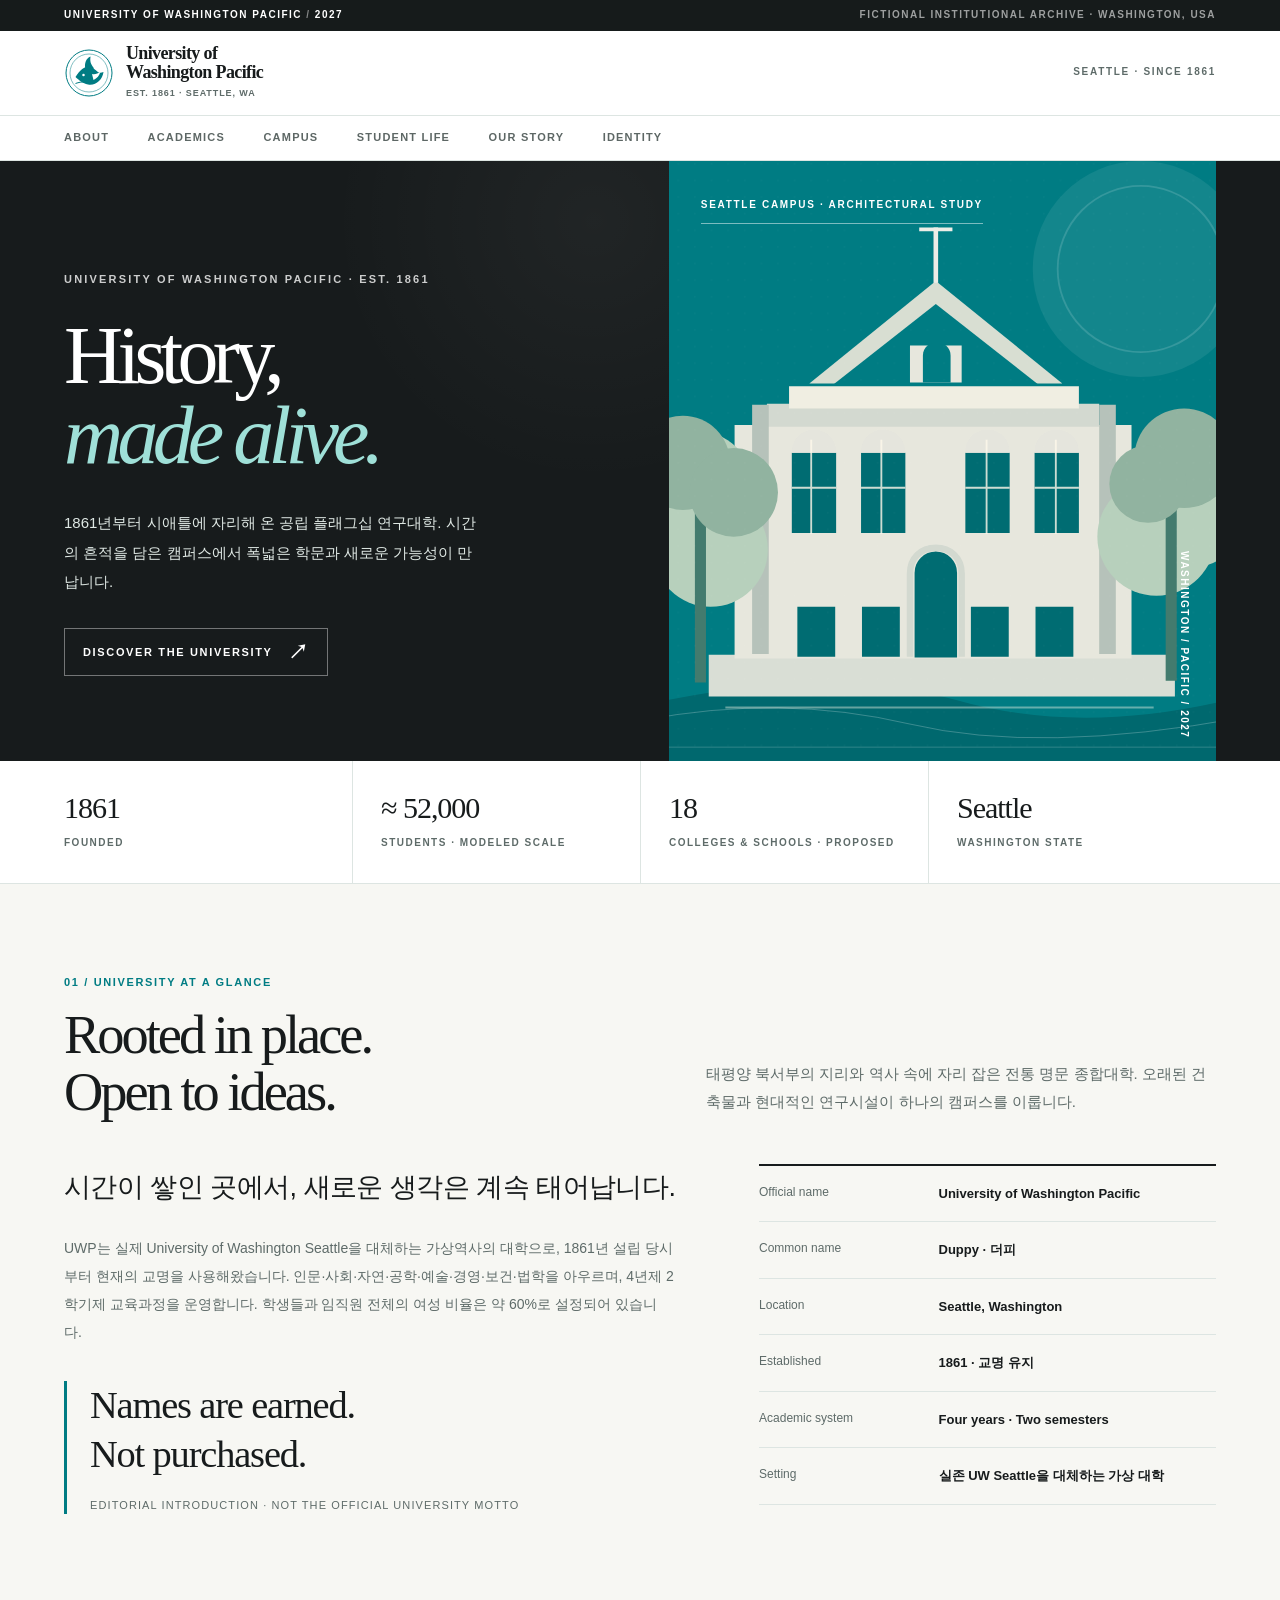
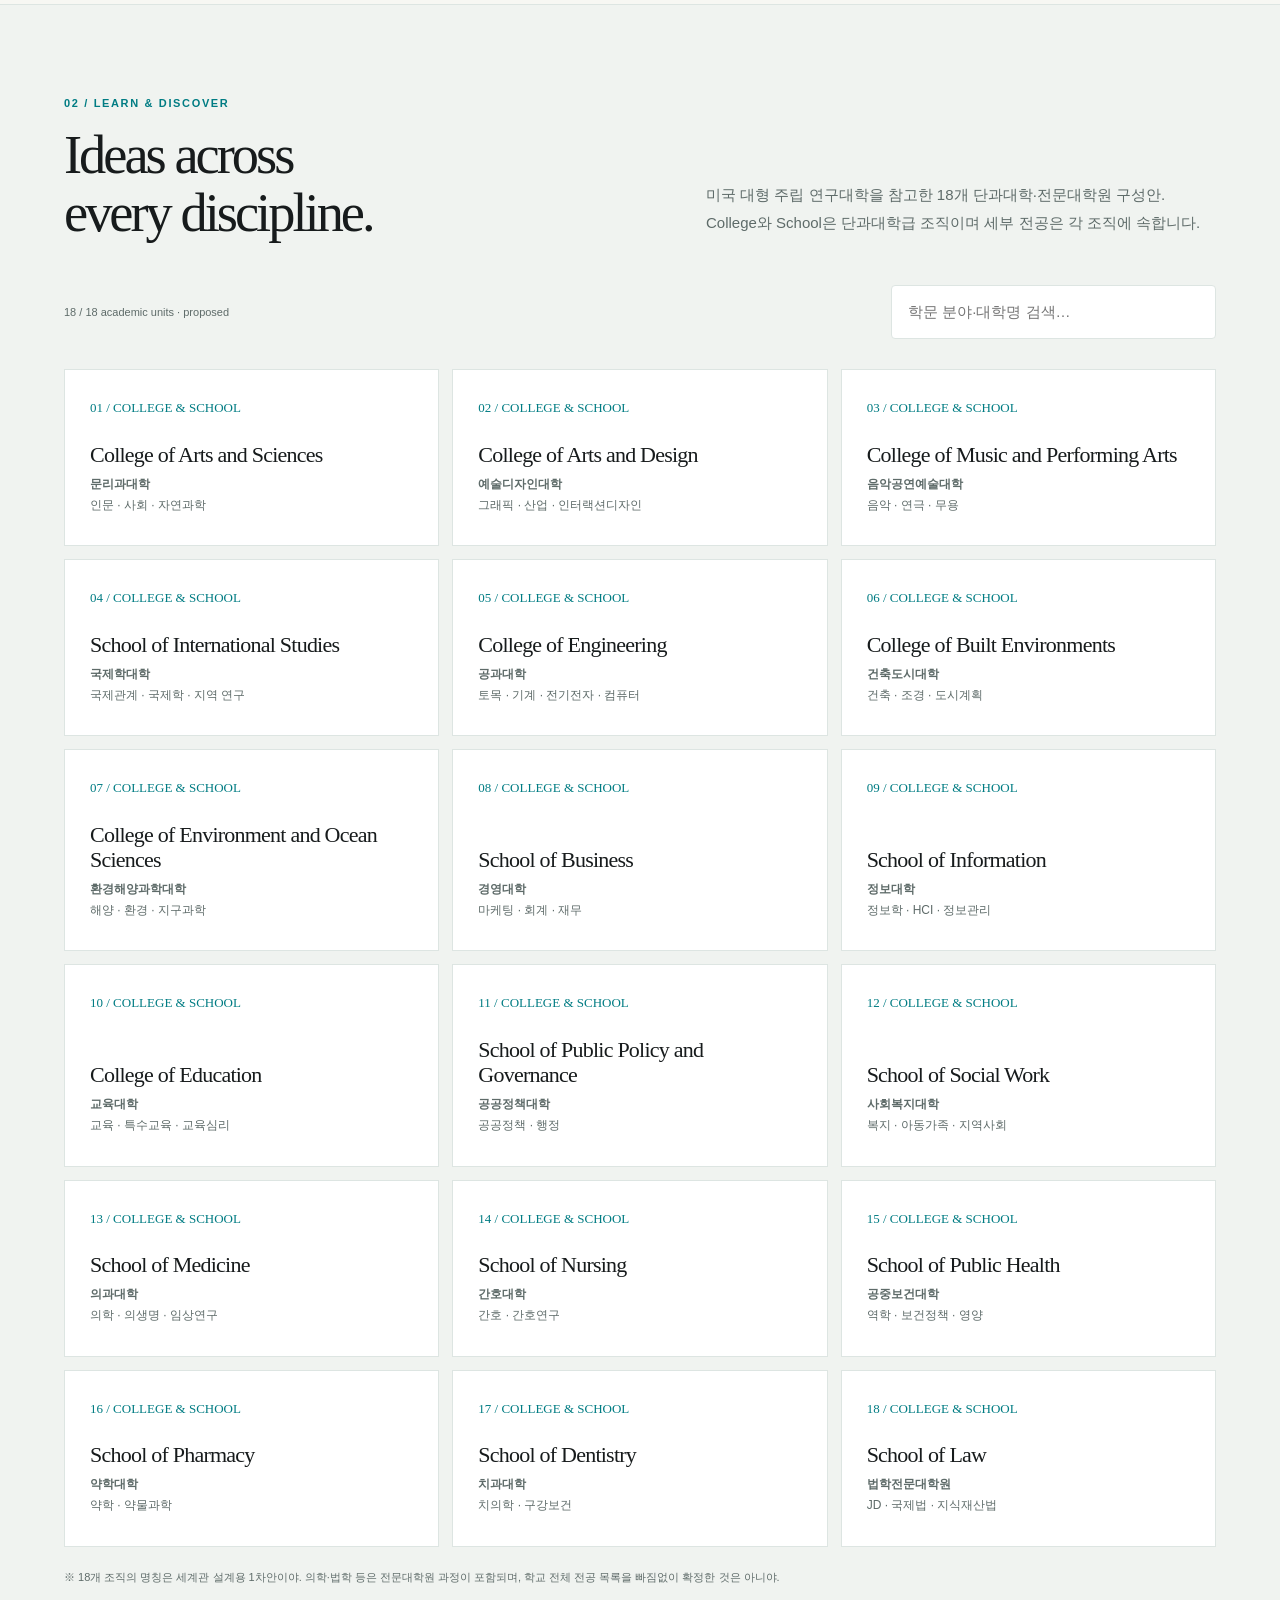
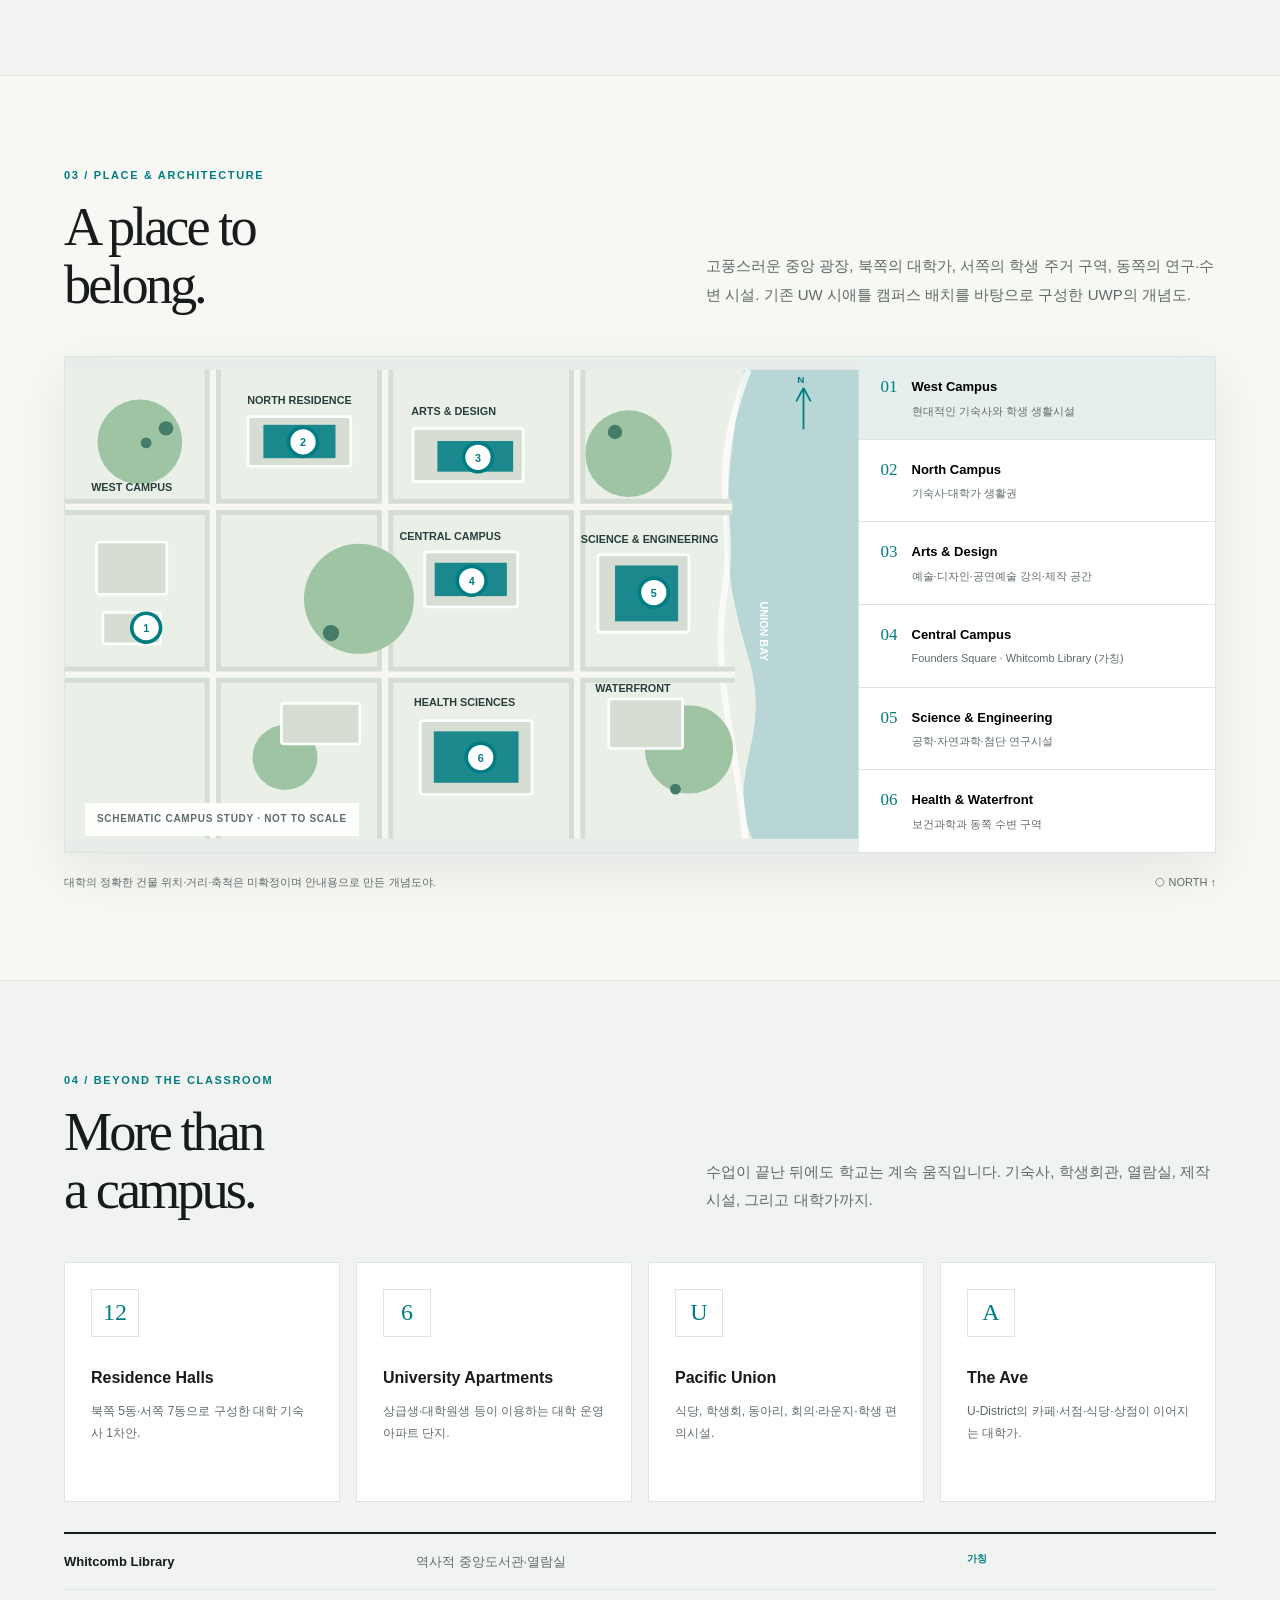
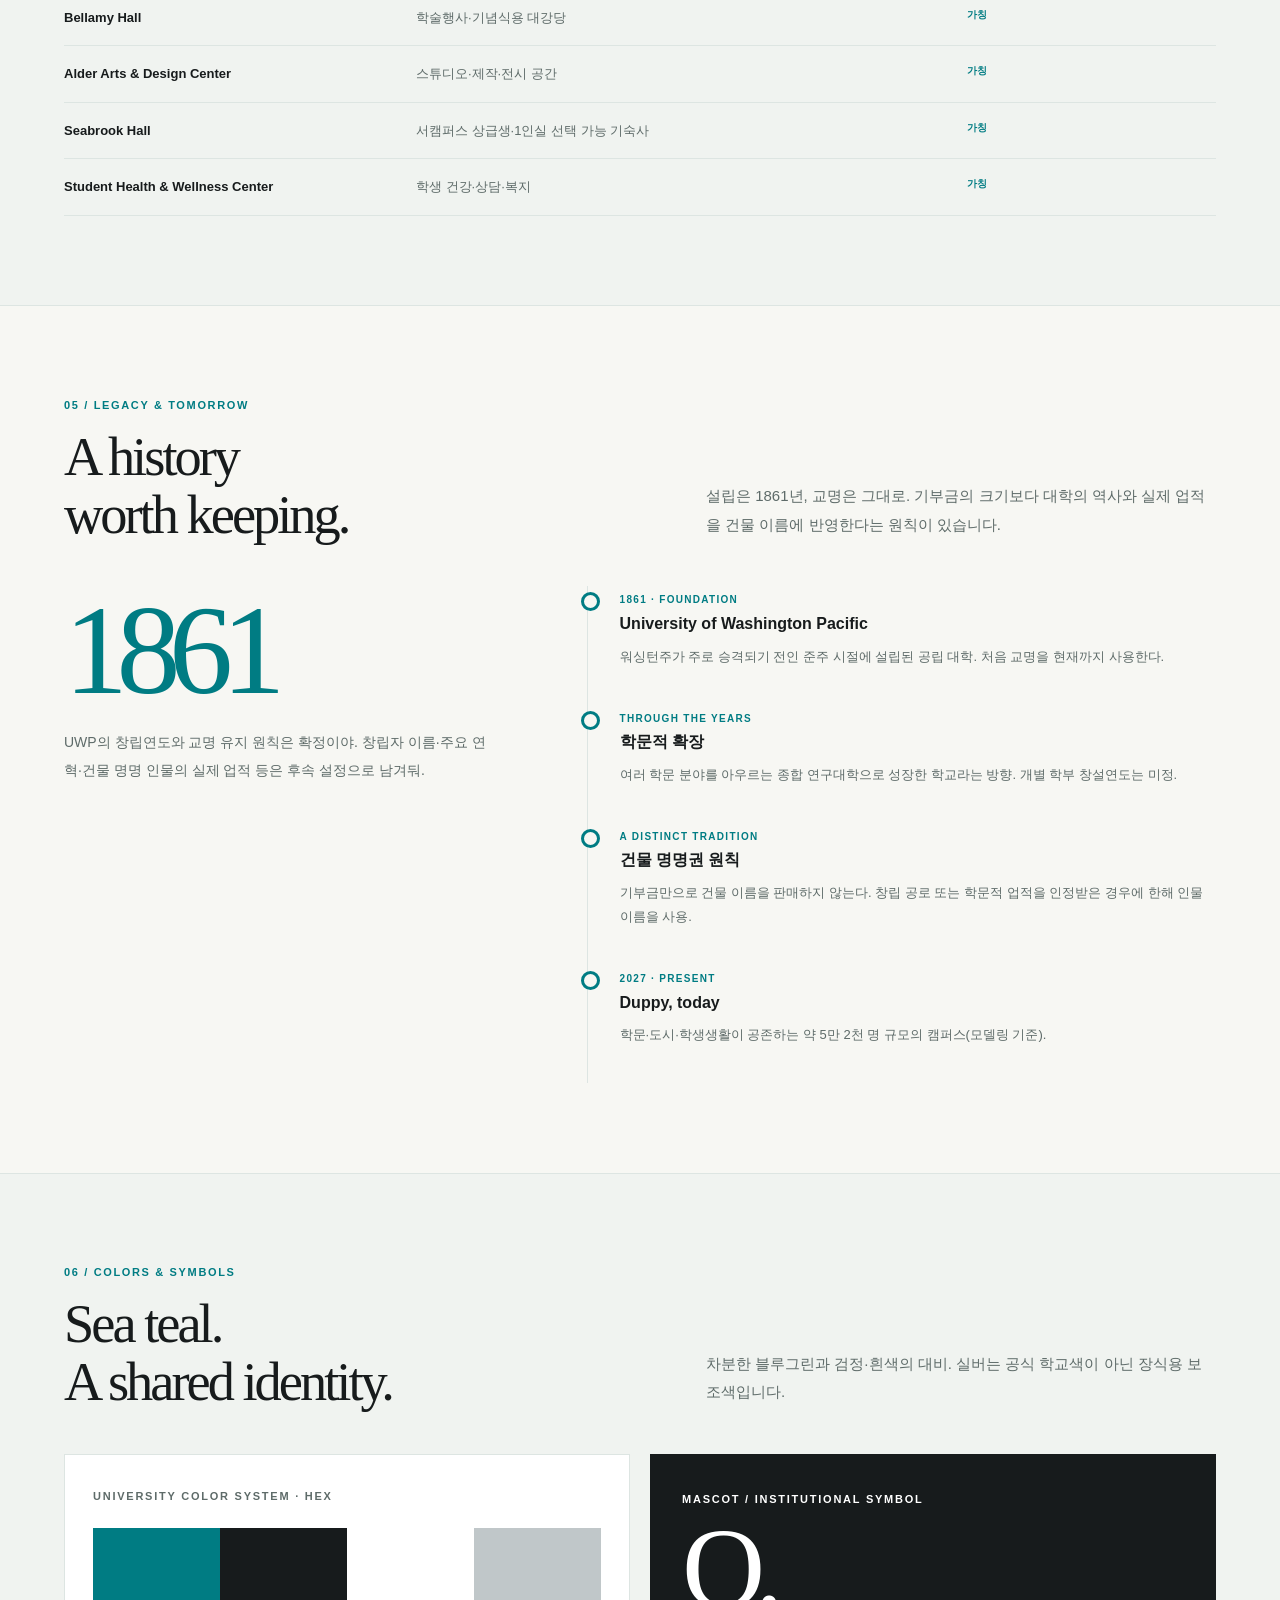
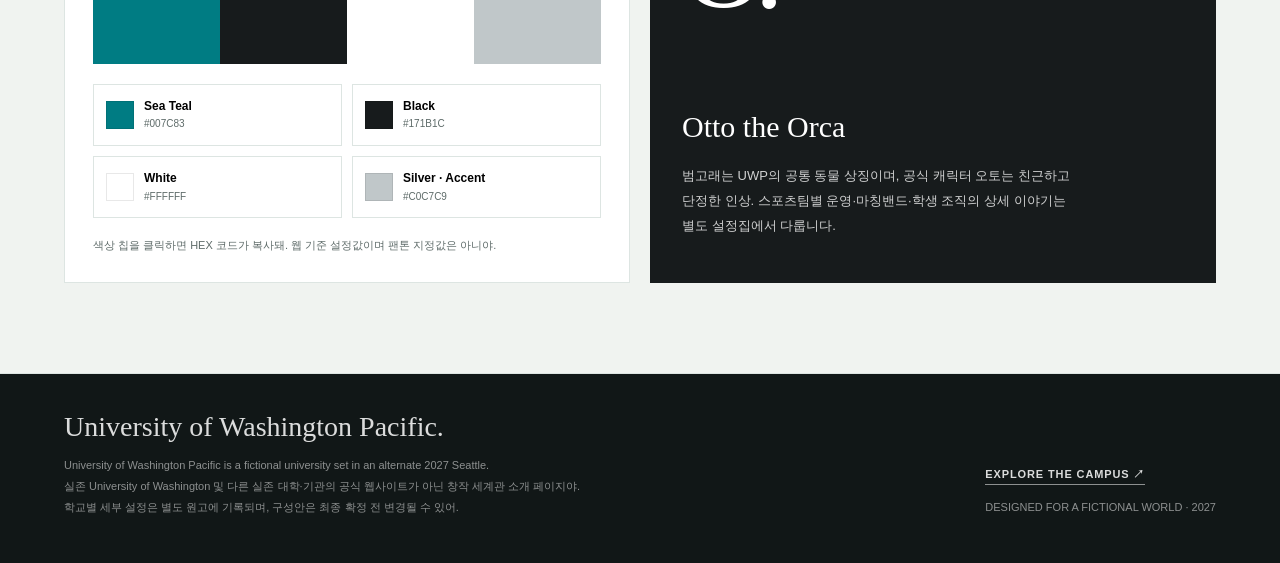
==== index.html @ 5266e593 "Add files via upload" ====
<!doctype html>
<html lang="ko">
<head>
  <meta charset="utf-8" />
  <meta name="viewport" content="width=device-width,initial-scale=1" />
  <meta name="theme-color" content="#007C83" />
  <meta name="description" content="University of Washington Pacific (UWP) — a fictional university guide for Seattle, 2027." />
  <title>University of Washington Pacific · Duppy</title>
  <style>
    :root{color-scheme:light;--primary:#007C83;--ink:#171B1C;--paper:#F7F7F3;--support:#C0C7C9;--surface:#FFFFFF;--muted:#5E6B69;--hair:#DDE5E2;--cream:#EDF1ED;--tertiary:#E5EFED;--shadow:0 18px 52px rgba(9,47,45,.08)}
    *{box-sizing:border-box}html{scroll-behavior:smooth;scroll-padding-top:145px}body{margin:0;background:var(--paper);color:var(--ink);font-family:-apple-system,BlinkMacSystemFont,'Apple SD Gothic Neo','Malgun Gothic','Noto Sans KR',Arial,sans-serif;line-height:1.65;font-size:15px}button,input{font:inherit}button{cursor:pointer}a{color:inherit;text-decoration:none}a:focus-visible,button:focus-visible,input:focus-visible{outline:3px solid var(--primary);outline-offset:4px}.serif{font-family:Georgia,'Times New Roman',serif}.shell{max-width:1400px;padding:0 clamp(24px,5vw,88px);margin:0 auto}.tiny{font-size:11px;font-weight:800;letter-spacing:.16em;text-transform:uppercase}.line{border-top:1px solid var(--hair)}.muted{color:var(--muted)}.eyebrow{display:flex;align-items:center;gap:12px;font-size:11px;letter-spacing:.17em;text-transform:uppercase;font-weight:800}.eyebrow:before{content:"";height:1px;width:29px;background:currentColor;display:inline-block}.pill{font-size:11px;letter-spacing:.06em;white-space:nowrap;border:1px solid var(--hair);padding:5px 10px;border-radius:99px;color:var(--muted)}
    .utility{background:#161B1B;color:#FFFFFF}.utility .shell{display:flex;align-items:center;justify-content:space-between;padding-top:7px;padding-bottom:7px;font-size:10px;letter-spacing:.15em;font-weight:750;text-transform:uppercase}.utility .utility-right{opacity:.58}
    .masthead{background:var(--surface);border-bottom:1px solid var(--hair);position:sticky;top:0;z-index:50;backdrop-filter:blur(12px)}.masthead-main{display:flex;gap:22px;align-items:center;justify-content:space-between;min-height:84px}.brand{display:flex;align-items:center;gap:12px;min-width:230px}.seal{width:50px;height:50px;color:var(--primary);flex:0 0 auto}.seal svg{display:block;width:100%;height:100%}.brand strong{font-family:Georgia,serif;font-size:18px;line-height:1.05;letter-spacing:-.035em;display:block}.brand small{display:block;letter-spacing:.1em;color:var(--muted);font-size:9px;font-weight:700;margin-top:5px}.header-heritage{font-size:10px;letter-spacing:.17em;font-weight:800;color:var(--muted);white-space:nowrap}.nav-bar{border-top:1px solid var(--hair)}.nav-inner{display:flex;gap:clamp(18px,3vw,40px);align-items:center;overflow:auto;white-space:nowrap;scrollbar-width:none}.nav-inner::-webkit-scrollbar{display:none}.nav-inner a{padding:12px 0;color:#5D6765;font-size:11px;letter-spacing:.11em;font-weight:800;text-transform:uppercase;border-bottom:2px solid transparent;transition:color .2s,border-color .2s}.nav-inner a:hover,.nav-inner a:focus{color:var(--primary);border-color:var(--primary)}
    .hero{background:var(--ink);color:white;overflow:hidden;position:relative}.hero:before{position:absolute;content:"";width:600px;height:600px;background:radial-gradient(ellipse,#ffffff0b,transparent 62%);top:-240px;left:23%;pointer-events:none}.hero-grid{display:grid;grid-template-columns:1.05fr .95fr;min-height:600px}.hero-copy{padding:clamp(64px,7vw,120px) 35px 65px 0;z-index:1;display:flex;flex-direction:column;align-items:flex-start;justify-content:center}.hero-kicker{font-size:11px;letter-spacing:.2em;font-weight:800;opacity:.78;margin:0 0 28px}.hero-title{font-family:Georgia,'Times New Roman',serif;font-weight:400;font-size:clamp(55px,6.4vw,105px);letter-spacing:-.07em;line-height:.98;margin:0;max-width:770px}.hero-title em{font-style:italic;color:var(--hero-accent,#9FE0D8)}.hero-copy p{color:#DFE8E4;font-size:15px;max-width:420px;line-height:1.95;margin:32px 0 0}.hero-cta{display:inline-flex;align-items:center;gap:15px;margin-top:32px;padding:13px 18px;border:1px solid #ffffff65;text-transform:uppercase;letter-spacing:.15em;font-size:11px;font-weight:800;transition:background .2s}.hero-cta:hover{background:#ffffff23}.hero-cta span{font-size:20px;line-height:1}.hero-visual{position:relative;min-height:560px;align-self:stretch;background:var(--primary);display:grid;place-items:center;overflow:hidden}.hero-visual:before{content:"";position:absolute;width:160%;height:160%;background:repeating-linear-gradient(100deg,transparent,transparent 63px,#ffffff13 64px,#ffffff13 65px);transform:rotate(-10deg);pointer-events:none}.hero-visual svg{position:relative;width:105%;height:100%;min-height:550px;object-fit:cover}.hero-overline{position:absolute;top:36px;left:32px;z-index:2;font-size:10px;letter-spacing:.17em;font-weight:900;text-transform:uppercase;border-bottom:1px solid #ffffff7c;padding-bottom:10px;color:white}.hero-vertical{position:absolute;right:24px;bottom:22px;color:white;z-index:3;font-size:10px;letter-spacing:.15em;font-weight:900;writing-mode:vertical-rl}
    .facts-strip{background:var(--surface);border-bottom:1px solid var(--hair)}.facts-grid{display:grid;grid-template-columns:repeat(4,1fr)}.fact{padding:31px 28px;border-left:1px solid var(--hair)}.fact:first-child{border-left:0;padding-left:0}.fact .number{font-family:Georgia,serif;font-size:clamp(22px,2.35vw,36px);line-height:1.12;letter-spacing:-.035em;color:var(--ink)}.fact .label{font-size:10px;letter-spacing:.15em;text-transform:uppercase;font-weight:800;color:var(--muted);margin-top:10px}
    main section.section{padding:clamp(72px,7vw,118px) 0;border-bottom:1px solid var(--hair)}.section-heading{display:grid;grid-template-columns:1fr 1fr;gap:25px;align-items:end;margin-bottom:42px}.section-index{color:var(--primary);font-size:11px;font-weight:900;letter-spacing:.15em;margin-bottom:15px}.section-heading h2{font-family:Georgia,serif;font-size:clamp(39px,4.25vw,64px);font-weight:400;letter-spacing:-.055em;line-height:1.06;margin:0}.section-heading p{font-size:15px;color:var(--muted);line-height:1.9;max-width:510px;margin:0 0 5px auto}.two-col{display:grid;grid-template-columns:1.15fr .85fr;gap:clamp(35px,6vw,110px)}.lead{font-size:clamp(19px,2.2vw,27px);line-height:1.72;letter-spacing:-.02em;margin:0 0 24px;word-break:keep-all}.text-block{color:var(--muted);font-size:14px;line-height:2;max-width:610px}.data-list{border-top:2px solid var(--ink)}.data-row{display:grid;grid-template-columns:36% 1fr;gap:15px;border-bottom:1px solid var(--hair);padding:17px 0}.data-row span:first-child{color:var(--muted);font-size:12px}.data-row strong{font-weight:700;font-size:13px}.quote-block{margin-top:35px;border-left:3px solid var(--primary);padding-left:23px}.quote-block blockquote{margin:0;font-family:Georgia,serif;font-size:clamp(27px,3vw,43px);line-height:1.27;letter-spacing:-.03em}.quote-block small{display:block;margin-top:17px;color:var(--muted);font-size:11px;letter-spacing:.1em;text-transform:uppercase}
    .section-alt{background:#F0F3F0}.searchbar{margin-bottom:30px;display:flex;justify-content:space-between;align-items:center;gap:18px}.searchbar .hint{font-size:11px;color:var(--muted)}.search-input{width:min(100%,325px);background:white;border:1px solid var(--hair);padding:14px 16px;border-radius:4px;outline:none}.program-grid{display:grid;grid-template-columns:repeat(3,1fr);gap:13px}.program-card{background:var(--surface);border:1px solid var(--hair);padding:27px 25px 30px;min-height:160px;display:flex;flex-direction:column;justify-content:space-between;gap:23px;transition:transform .2s,box-shadow .2s,border-color .2s}.program-card:hover{transform:translateY(-3px);box-shadow:var(--shadow);border-color:var(--primary)}.program-no{font-family:Georgia,serif;font-size:13px;color:var(--primary)}.program-title{font-family:Georgia,serif;font-size:22px;line-height:1.15;letter-spacing:-.035em}.program-korean{font-size:12px;font-weight:750;margin-top:8px;color:var(--muted)}.program-description{font-size:12px;color:var(--muted);line-height:1.7}.no-result{padding:40px;border:1px dashed var(--hair);background:white}.academic-foot{margin-top:21px;font-size:11px;color:var(--muted)}
    .campus-panel{display:grid;grid-template-columns:1.38fr .62fr;border:1px solid var(--hair);background:white;min-height:480px;box-shadow:var(--shadow)}.map-visual{position:relative;background:#E9EDE9;overflow:hidden}.map-visual svg{display:block;width:100%;height:100%;min-height:440px}.map-annotation{position:absolute;bottom:16px;left:20px;background:#FFFFFFee;padding:8px 12px;font-size:10px;letter-spacing:.07em;font-weight:700;color:#5D6C6A}.district-list{display:flex;flex-direction:column}.district{background:white;padding:19px 22px;text-align:left;border:0;border-bottom:1px solid var(--hair);display:flex;gap:14px;align-items:flex-start;transition:background .2s;flex:1}.district:last-child{border-bottom:0}.district:hover,.district.active{background:var(--tertiary)}.district-no{font-family:Georgia,serif;color:var(--primary);font-size:17px;line-height:1.3}.district-name{font-size:13px;font-weight:800;display:block}.district-desc{display:block;color:var(--muted);font-size:11px;line-height:1.65;margin-top:4px}.campus-foot{display:flex;justify-content:space-between;gap:20px;font-size:11px;color:var(--muted);margin-top:20px}
    .life-grid{display:grid;grid-template-columns:repeat(4,1fr);gap:16px}.life-card{border:1px solid var(--hair);background:white;display:flex;flex-direction:column;min-height:240px;padding:26px}.life-icon{width:48px;height:48px;border:1px solid var(--hair);display:grid;place-items:center;font-family:Georgia,serif;color:var(--primary);font-size:24px;margin-bottom:28px}.life-title{font-weight:800;font-size:16px;margin:0 0 10px}.life-text{font-size:12px;color:var(--muted);line-height:1.8;margin:0}.mini-table{margin-top:30px;border-top:2px solid var(--ink)}.mini-item{display:grid;grid-template-columns:1fr 1.6fr .75fr;gap:20px;padding:17px 0;border-bottom:1px solid var(--hair);font-size:13px}.mini-item strong{font-weight:750}.mini-item span{color:var(--muted)}.mini-item small{color:var(--primary);font-weight:800;font-size:10px}
    .heritage{display:grid;grid-template-columns:.8fr 1.2fr;gap:clamp(40px,7vw,120px)}.big-year{font-family:Georgia,serif;font-size:clamp(75px,10vw,160px);line-height:1;letter-spacing:-.09em;color:var(--primary)}.timeline{border-left:1px solid var(--hair);margin-left:8px;padding-left:32px}.time-entry{position:relative;padding:0 0 36px}.time-entry:before{content:"";position:absolute;left:-39px;top:6px;width:13px;height:13px;border:3px solid var(--primary);border-radius:50%;background:var(--paper)}.time-entry h3{font-size:16px;margin:0 0 7px}.time-entry span{font-size:10px;color:var(--primary);letter-spacing:.13em;font-weight:800}.time-entry p{font-size:13px;color:var(--muted);line-height:1.85;margin:6px 0 0}
    .identity-grid{display:grid;grid-template-columns:1fr 1fr;gap:20px}.palette-card{background:var(--surface);border:1px solid var(--hair);padding:28px}.palette-row{display:flex;width:100%;height:136px;overflow:hidden;margin:20px 0}.color-slab{flex:1;min-width:0}.palette-items{display:grid;grid-template-columns:repeat(2,1fr);gap:10px}.palette-item{border:1px solid var(--hair);padding:12px;background:white;text-align:left;display:flex;align-items:center;gap:10px;min-width:0}.palette-item:hover{border-color:var(--primary)}.color-chip{width:28px;height:28px;flex-shrink:0;border:1px solid #00000017}.palette-item small{display:block;font-size:10px;color:var(--muted)}.palette-item strong{display:block;font-size:12px}.identity-copy{background:var(--ink);color:white;padding:32px;display:flex;flex-direction:column;justify-content:space-between}.identity-copy .identity-mark{font-family:Georgia,serif;font-size:clamp(70px,9vw,130px);letter-spacing:-.09em;line-height:1}.identity-copy p{max-width:390px;font-size:13px;line-height:1.9;color:#FFFFFFCB}.identity-note{color:var(--muted);font-size:11px;margin-top:18px}
    footer{background:#111717;color:#ffffffd9;padding:36px 0 45px}.footer-grid{display:flex;align-items:flex-end;justify-content:space-between;gap:20px}.footer-brand{font-family:Georgia,serif;font-size:28px;line-height:1.2}.footer-grid small{font-size:11px;line-height:1.9;color:#FFFFFF85;display:block;margin-top:12px}.download-link{border-bottom:1px solid #FFFFFF85;font-weight:700;font-size:11px;letter-spacing:.08em;padding-bottom:4px}.toast{position:fixed;bottom:26px;left:50%;transform:translateX(-50%) translateY(30px);background:var(--ink);color:white;border-radius:6px;padding:10px 16px;font-size:12px;opacity:0;pointer-events:none;transition:opacity .2s,transform .2s;z-index:100;box-shadow:0 9px 35px #0003}.toast.show{opacity:1;transform:translateX(-50%) translateY(0)}
    @media(max-width:1000px){.hero-grid{grid-template-columns:1fr .8fr;min-height:520px}.hero-title{font-size:clamp(56px,7vw,78px)}.hero-visual{min-height:490px}.program-grid{grid-template-columns:repeat(2,1fr)}.campus-panel{grid-template-columns:1fr}.district-list{display:grid;grid-template-columns:1fr 1fr}.district{border-top:1px solid var(--hair)}.life-grid{grid-template-columns:repeat(2,1fr)}.masthead-main{min-height:75px}}
    @media(max-width:700px){html{scroll-padding-top:115px}.shell{padding:0 20px}.utility .utility-right{display:none}.masthead-main{gap:10px;min-height:68px}.brand{min-width:0;gap:9px}.brand strong{font-size:14px;max-width:145px}.brand small{font-size:8px}.seal{width:38px;height:38px}.header-heritage{font-size:8px;letter-spacing:.07em}.hero-grid{grid-template-columns:1fr}.hero-copy{padding:57px 0 45px}.hero-title{font-size:clamp(56px,12vw,88px)}.hero-copy p{margin-top:22px}.hero-visual{min-height:320px;margin:0 -20px}.hero-visual svg{min-height:320px;max-height:400px}.hero-overline{top:18px;left:19px}.facts-grid{grid-template-columns:1fr 1fr}.fact{padding:23px 12px;border-bottom:1px solid var(--hair)}.fact:nth-child(odd){border-left:0;padding-left:0}.fact .number{font-size:28px}.section-heading{grid-template-columns:1fr;gap:15px;margin-bottom:30px}.section-heading p{margin:0}.two-col,.heritage,.identity-grid{grid-template-columns:1fr}.program-grid{grid-template-columns:1fr}.searchbar{flex-direction:column;align-items:stretch}.search-input{width:100%}.district-list{grid-template-columns:1fr}.district{min-height:81px}.map-visual svg{min-height:320px}.life-grid{grid-template-columns:1fr 1fr;gap:9px}.life-card{min-height:220px;padding:18px}.mini-item{grid-template-columns:.85fr 1.15fr;gap:10px}.mini-item small{grid-column:2}.big-year{font-size:90px}.footer-grid{align-items:flex-start;flex-direction:column}.palette-row{height:106px}}
    @media(max-width:430px){.life-grid{grid-template-columns:1fr}.life-card{min-height:unset}.brand strong{font-size:13px}.brand small{display:none}.select-btn{padding:8px}.hero-title{font-size:58px}}
    @media(prefers-reduced-motion:reduce){html{scroll-behavior:auto}*,*:before,*:after{transition:none!important}}
  </style>
</head>
<body>
  <div class="utility"><div class="shell"><span>UNIVERSITY OF WASHINGTON PACIFIC <span style="opacity:.48">/</span> 2027</span><span class="utility-right">Fictional institutional archive · Washington, USA</span></div></div>
  <header class="masthead">
    <div class="shell masthead-main">
      <a class="brand" href="#top" aria-label="맨 위로 이동">
        <span class="seal" id="seal" aria-hidden="true"></span>
        <span><strong id="headerName">University of<br>Washington Pacific</strong><small id="headerSub">EST. 1861 · SEATTLE, WA</small></span>
      </a>      <span class="header-heritage">SEATTLE · SINCE 1861</span>
    </div>
    <nav class="nav-bar" aria-label="페이지 목차"><div class="shell nav-inner">
      <a href="#about">About</a><a href="#academics">Academics</a><a href="#campus">Campus</a><a href="#life">Student Life</a><a href="#heritage">Our Story</a><a href="#identity">Identity</a>
    </div></nav>
  </header>
  <main>
    <section class="hero" id="top"><div class="shell hero-grid">
      <div class="hero-copy"><div class="hero-kicker" id="heroKicker">THE UNIVERSITY · SINCE 1861</div><h1 class="hero-title" id="heroTitle">History,<br><em>made alive.</em></h1><p id="heroDesc">시애틀에서 이어온 오래된 교육의 역사. 태평양 북서부의 중심에서 학문과 새로운 가능성이 만납니다.</p><a href="#about" class="hero-cta">DISCOVER THE UNIVERSITY <span aria-hidden="true">↗</span></a></div>
      <div class="hero-visual" id="heroVisual"><div class="hero-overline" id="artLabel">CAMPUS · ILLUSTRATED</div><div class="hero-vertical">WASHINGTON / PACIFIC / 2027</div></div>
    </div></section>
    <div class="facts-strip"><div class="shell facts-grid" id="facts"></div></div>
    <section class="section" id="about"><div class="shell"><div class="section-heading"><div><div class="section-index">01 / UNIVERSITY AT A GLANCE</div><h2 id="aboutHeading">Rooted in place.<br>Open to ideas.</h2></div><p id="aboutIntro"></p></div><div class="two-col"><div><p class="lead" id="aboutLead"></p><p class="text-block" id="aboutBody"></p><div class="quote-block"><blockquote id="aboutQuote"></blockquote><small>Editorial introduction · not the official university motto</small></div></div><div class="data-list" id="aboutData"></div></div></div></section>
    <section class="section section-alt" id="academics"><div class="shell"><div class="section-heading"><div><div class="section-index">02 / LEARN & DISCOVER</div><h2 id="academicsHeading">An education<br>without borders.</h2></div><p id="academicsIntro"></p></div><div class="searchbar"><div class="hint" id="programCount">18 proposed academic units</div><input class="search-input" type="search" id="programSearch" aria-label="전공 및 단과대학 검색" placeholder="학문 분야·대학명 검색…" autocomplete="off"></div><div class="program-grid" id="programGrid"></div><div class="academic-foot" id="academicsFoot"></div></div></section>
    <section class="section" id="campus"><div class="shell"><div class="section-heading"><div><div class="section-index">03 / PLACE & ARCHITECTURE</div><h2 id="campusHeading">A campus with<br>its own rhythm.</h2></div><p id="campusIntro"></p></div><div class="campus-panel"><div class="map-visual" id="campusMap"><div class="map-annotation">SCHEMATIC CAMPUS STUDY · NOT TO SCALE</div></div><div class="district-list" id="districtList"></div></div><div class="campus-foot"><span id="mapFoot">Illustrative layout; exact building placement is not final.</span><span>◯ NORTH ↑</span></div></div></section>
    <section class="section section-alt" id="life"><div class="shell"><div class="section-heading"><div><div class="section-index">04 / BEYOND THE CLASSROOM</div><h2 id="lifeHeading">Life, beyond<br>the lecture hall.</h2></div><p id="lifeIntro"></p></div><div class="life-grid" id="lifeGrid"></div><div class="mini-table" id="lifeTable"></div></div></section>
    <section class="section" id="heritage"><div class="shell"><div class="section-heading"><div><div class="section-index">05 / LEGACY & TOMORROW</div><h2 id="historyHeading">What stays.<br>What changes.</h2></div><p id="historyIntro"></p></div><div class="heritage"><div><div class="big-year" id="historyYear">1861</div><p class="text-block" id="historyNote"></p></div><div class="timeline" id="timeline"></div></div></div></section>
    <section class="section section-alt" id="identity"><div class="shell"><div class="section-heading"><div><div class="section-index">06 / COLORS & SYMBOLS</div><h2 id="identityHeading">A distinctive<br>identity.</h2></div><p id="identityIntro"></p></div><div class="identity-grid"><div class="palette-card"><span class="tiny muted">UNIVERSITY COLOR SYSTEM · HEX</span><div class="palette-row" id="paletteStrip"></div><div class="palette-items" id="paletteItems"></div><div class="identity-note">색상 칩을 클릭하면 HEX 코드가 복사돼. 웹 기준 설정값이며 팬톤 지정값은 아니야.</div></div><div class="identity-copy"><div><span class="tiny">MASCOT / INSTITUTIONAL SYMBOL</span><div class="identity-mark" id="identityMark">O.</div></div><div><h3 id="mascotTitle" class="serif" style="font-size:30px;margin:0 0 8px;font-weight:400"></h3><p id="mascotDesc"></p></div></div></div></div></section>
  </main>
  <footer><div class="shell footer-grid"><div><div class="footer-brand">University of Washington Pacific.</div><small>University of Washington Pacific is a fictional university set in an alternate 2027 Seattle.<br>실존 University of Washington 및 다른 실존 대학·기관의 공식 웹사이트가 아닌 창작 세계관 소개 페이지야.<br>학교별 세부 설정은 별도 원고에 기록되며, 구성안은 최종 확정 전 변경될 수 있어.</small></div><div><a class="download-link" href="#campus">EXPLORE THE CAMPUS ↗</a><small style="text-align:right">DESIGNED FOR A FICTIONAL WORLD · 2027</small></div></div></footer>
  <div role="status" aria-live="polite" class="toast" id="toast">HEX 코드가 복사됐어!</div>
<script>
  const seals = {
    uwp: `<svg viewBox="0 0 100 100" xmlns="http://www.w3.org/2000/svg" aria-hidden="true"><circle cx="50" cy="50" r="46" fill="none" stroke="currentColor" stroke-width="2"/><circle cx="50" cy="50" r="38" fill="none" stroke="currentColor" stroke-width="1"/><path d="M23 58c12-20 24-23 33-19 10 5 11 14 23 9-2 16-16 28-31 25-11-2-18-9-25-15Z" fill="currentColor"/><path d="M43 44c-3-14 1-23 10-27-2 14 3 17 7 24Z" fill="currentColor"/><path d="M56 52c6 1 11 0 17-5-2 8-7 14-14 17Z" fill="#fff"/><circle cx="39" cy="54" r="2.5" fill="#fff"/><path d="M23 71c14-5 21-3 32-1" fill="none" stroke="currentColor" stroke-width="2"/></svg>`,
  };
  const heroArtwork = {
    uwp: `<svg viewBox="0 0 650 650" preserveAspectRatio="xMidYMid slice" role="img" aria-label="고풍스러운 고딕 대학 건물과 나무를 그린 일러스트"><defs><pattern id="uwp-dots" width="18" height="18" patternUnits="userSpaceOnUse"><circle cx="3" cy="3" r="1" fill="#ffffff25"/></pattern></defs><rect width="650" height="650" fill="#007C83"/><circle cx="540" cy="117" r="117" fill="#FFFFFF13"/><circle cx="540" cy="117" r="90" fill="none" stroke="#FFFFFF25" stroke-width="2"/><path d="M0 590Q200 544 340 584T650 580V650H0Z" fill="#00686E"/><path d="M0 606Q150 577 290 610T650 603" stroke="#FFFFFF40" stroke-width="1" fill="none"/><path d="M0 635H650" stroke="#FFFFFF33"/><path d="M72 535h505v45H72z" fill="#D9DED5"/><path d="M100 286h430v253H100Z" fill="#E7E7DD"/><path d="M135 263h360v25H135z" fill="#D3D9D0"/><path d="M119 264h18v270h-18zM495 264h18v270h-18z" fill="#B6C2BA"/><path d="M159 244h314v24H159Z" fill="#F0EEE2"/><path d="M181 241l137-111 137 111z" fill="#D8DED2"/><path d="M207 242l111-87 111 87z" fill="#007C83"/><path d="M318 132V72" stroke="#EDEDE7" stroke-width="5"/><path d="M300 74h36" stroke="#EDEDE7" stroke-width="4"/><path d="M290 240v-40h56v40" fill="#E7E7DD"/><path d="M304 240v-29c0-19 30-19 30 0v29Z" fill="#007C83"/><g fill="#006C72"><path d="M162 316h48v87h-48zM237 316h48v87h-48zM350 316h48v87h-48zM425 316h48v87h-48z"/><path d="M168 483h41v54h-41zM238 483h41v54h-41zM356 483h41v54h-41zM426 483h41v54h-41z"/></g><g fill="#E5E5DD"><path d="M162 316c0-33 48-33 48 0M237 316c0-33 48-33 48 0M350 316c0-33 48-33 48 0M425 316c0-33 48-33 48 0"/></g><g fill="#FFF9EB" opacity=".8"><path d="M183 302v102m76-102v102m114-102v102m75-102v102" stroke="#FFF9EB" stroke-width="2"/><path d="M162 354h48m27 0h48m65 0h48m27 0h48" stroke="#FFF9EB" stroke-width="2"/></g><path d="M295 538v-92a23 23 0 0 1 46 0v92Z" fill="#006C72"/><path d="M290 537v-90c0-17 12-28 28-28s28 11 28 28v90" stroke="#D3D9D0" stroke-width="7" fill="none"/><g fill="#B7D0BC"><circle cx="51" cy="365" r="75"/><circle cx="74" cy="421" r="62"/><circle cx="590" cy="367" r="74"/><circle cx="557" cy="407" r="64"/></g><g stroke="#437B6E" stroke-width="12"><path d="M63 565V362m510 201V355"/></g><g fill="#91B3A0"><circle cx="44" cy="327" r="51"/><circle cx="99" cy="359" r="48"/><circle cx="587" cy="322" r="54"/><circle cx="548" cy="350" r="42"/></g><rect width="650" height="650" fill="url(#uwp-dots)" opacity=".2"/><path d="M90 592h464" stroke="#FFF9EA" stroke-opacity=".4" stroke-width="2"/></svg>`,
  };
  const maps = {
    uwp: `<svg viewBox="0 0 880 520" role="img" aria-label="UWP 캠퍼스 구획 개념도. 서쪽 기숙사, 북쪽 대학가, 중앙 학술 구역, 동쪽 연구 및 수변 구역." xmlns="http://www.w3.org/2000/svg"><rect width="880" height="520" fill="#EAF0E8"/><path d="M753 0H880V520H762C732 447 784 410 759 323S721 182 753 0Z" fill="#B7D6D5"/><path d="M758 0c-48 125-12 161-27 250s19 190 23 270" fill="none" stroke="#FFFFFF" stroke-width="7" opacity=".75"/><g stroke="#D5DED4" stroke-width="18"><path d="M0 152h740M0 338h743M164 0v520M355 0v520M568 0v520"/></g><g stroke="#F7F7F1" stroke-width="7"><path d="M0 152h740M0 338h743M164 0v520M355 0v520M568 0v520"/></g><g fill="#9FC4A3"><circle cx="83" cy="80" r="47"/><circle cx="326" cy="254" r="61"/><circle cx="625" cy="93" r="48"/><circle cx="692" cy="421" r="49"/><circle cx="244" cy="430" r="36"/></g><g fill="#D6DED4" stroke="#FFFFFF" stroke-width="3"><rect x="35" y="191" width="78" height="58" rx="3"/><rect x="42" y="269" width="64" height="35" rx="3"/><rect x="203" y="52" width="114" height="55" rx="3"/><rect x="386" y="65" width="122" height="59" rx="3"/><rect x="399" y="202" width="103" height="61" rx="3"/><rect x="240" y="370" width="87" height="45" rx="3"/><rect x="394" y="389" width="124" height="82" rx="3"/><rect x="591" y="205" width="101" height="86" rx="3"/><rect x="603" y="365" width="82" height="55" rx="3"/></g><g fill="#007C83" opacity=".87"><rect x="220" y="61" width="80" height="37"/><rect x="413" y="79" width="84" height="34"/><rect x="410" y="214" width="80" height="37"/><rect x="409" y="401" width="94" height="57"/><rect x="610" y="217" width="70" height="62"/></g><g font-family="Arial, sans-serif" font-size="12" font-weight="700" fill="#273E3C"><text x="29" y="134">WEST CAMPUS</text><text x="202" y="38">NORTH RESIDENCE</text><text x="384" y="50">ARTS &amp; DESIGN</text><text x="371" y="189">CENTRAL CAMPUS</text><text x="572" y="192">SCIENCE &amp; ENGINEERING</text><text x="387" y="373">HEALTH SCIENCES</text><text x="588" y="357">WATERFRONT</text><text x="771" y="257" fill="#FFFFFF" transform="rotate(90 771 257)">UNION BAY</text></g><g fill="#FFFFFF" stroke="#007C83" stroke-width="4"><circle cx="90" cy="286" r="16"/><circle cx="264" cy="80" r="16"/><circle cx="458" cy="97" r="16"/><circle cx="451" cy="234" r="16"/><circle cx="653" cy="247" r="16"/><circle cx="461" cy="430" r="16"/></g><g fill="#007C83" font-family="Arial,sans-serif" font-size="12" font-weight="900" text-anchor="middle"><text x="90" y="291">1</text><text x="264" y="85">2</text><text x="458" y="102">3</text><text x="451" y="239">4</text><text x="653" y="252">5</text><text x="461" y="435">6</text></g><g fill="#457C69"><circle cx="90" cy="81" r="6"/><circle cx="112" cy="65" r="8"/><circle cx="295" cy="292" r="9"/><circle cx="610" cy="69" r="8"/><circle cx="677" cy="465" r="6"/></g><text x="30" y="494" fill="#69817D" font-family="Arial" font-size="11" letter-spacing="2">UWP / SCHEMATIC CAMPUS 2027</text><path d="M819 66V20m0 0-8 15m8-15 8 15" stroke="#007C83" stroke-width="2"/><text x="812" y="15" font-family="Arial" font-size="11" font-weight="bold" fill="#007C83">N</text></svg>`,
  };
  const uwpColleges = [
    ['College of Arts and Sciences','문리과대학','인문 · 사회 · 자연과학'],['College of Arts and Design','예술디자인대학','그래픽 · 산업 · 인터랙션디자인'],['College of Music and Performing Arts','음악공연예술대학','음악 · 연극 · 무용'],['School of International Studies','국제학대학','국제관계 · 국제학 · 지역 연구'],['College of Engineering','공과대학','토목 · 기계 · 전기전자 · 컴퓨터'],['College of Built Environments','건축도시대학','건축 · 조경 · 도시계획'],['College of Environment and Ocean Sciences','환경해양과학대학','해양 · 환경 · 지구과학'],['School of Business','경영대학','마케팅 · 회계 · 재무'],['School of Information','정보대학','정보학 · HCI · 정보관리'],['College of Education','교육대학','교육 · 특수교육 · 교육심리'],['School of Public Policy and Governance','공공정책대학','공공정책 · 행정'],['School of Social Work','사회복지대학','복지 · 아동가족 · 지역사회'],['School of Medicine','의과대학','의학 · 의생명 · 임상연구'],['School of Nursing','간호대학','간호 · 간호연구'],['School of Public Health','공중보건대학','역학 · 보건정책 · 영양'],['School of Pharmacy','약학대학','약학 · 약물과학'],['School of Dentistry','치과대학','치의학 · 구강보건'],['School of Law','법학전문대학원','JD · 국제법 · 지식재산법']
  ];
  const data = {
    uwp:{
      name:'University of Washington Pacific',header:'University of<br>Washington Pacific',sub:'EST. 1861 · SEATTLE, WA',kicker:'UNIVERSITY OF WASHINGTON PACIFIC · EST. 1861',title:'History,<br><em>made alive.</em>',desc:'1861년부터 시애틀에 자리해 온 공립 플래그십 연구대학. 시간의 흔적을 담은 캠퍼스에서 폭넓은 학문과 새로운 가능성이 만납니다.',art:'SEATTLE CAMPUS · ARCHITECTURAL STUDY',facts:[['1861','Founded'],['≈ 52,000','Students · modeled scale'],['18','Colleges & Schools · proposed'],['Seattle','Washington State']],
      aboutTitle:'Rooted in place.<br>Open to ideas.',aboutIntro:'태평양 북서부의 지리와 역사 속에 자리 잡은 전통 명문 종합대학. 오래된 건축물과 현대적인 연구시설이 하나의 캠퍼스를 이룹니다.',lead:'시간이 쌓인 곳에서, 새로운 생각은 계속 태어납니다.',body:'UWP는 실제 University of Washington Seattle을 대체하는 가상역사의 대학으로, 1861년 설립 당시부터 현재의 교명을 사용해왔습니다. 인문·사회·자연·공학·예술·경영·보건·법학을 아우르며, 4년제 2학기제 교육과정을 운영합니다. 학생들과 임직원 전체의 여성 비율은 약 60%로 설정되어 있습니다.',quote:'Names are earned.<br>Not purchased.',rows:[['Official name','University of Washington Pacific'],['Common name','Duppy · 더피'],['Location','Seattle, Washington'],['Established','1861 · 교명 유지'],['Academic system','Four years · Two semesters'],['Setting','실존 UW Seattle을 대체하는 가상 대학']],
      academicsTitle:'Ideas across<br>every discipline.',academicsIntro:'미국 대형 주립 연구대학을 참고한 18개 단과대학·전문대학원 구성안. College와 School은 단과대학급 조직이며 세부 전공은 각 조직에 속합니다.',academicsFoot:'※ 18개 조직의 명칭은 세계관 설계용 1차안이야. 의학·법학 등은 전문대학원 과정이 포함되며, 학교 전체 전공 목록을 빠짐없이 확정한 것은 아니야.',programs:uwpColleges,
      campusTitle:'A place to<br>belong.',campusIntro:'고풍스러운 중앙 광장, 북쪽의 대학가, 서쪽의 학생 주거 구역, 동쪽의 연구·수변 시설. 기존 UW 시애틀 캠퍼스 배치를 바탕으로 구성한 UWP의 개념도.',districts:[['West Campus','현대적인 기숙사와 학생 생활시설'],['North Campus','기숙사·대학가 생활권'],['Arts & Design','예술·디자인·공연예술 강의·제작 공간'],['Central Campus','Founders Square · Whitcomb Library (가칭)'],['Science & Engineering','공학·자연과학·첨단 연구시설'],['Health & Waterfront','보건과학과 동쪽 수변 구역']],mapNote:'대학의 정확한 건물 위치·거리·축척은 미확정이며 안내용으로 만든 개념도야.',
      lifeTitle:'More than<br>a campus.',lifeIntro:'수업이 끝난 뒤에도 학교는 계속 움직입니다. 기숙사, 학생회관, 열람실, 제작시설, 그리고 대학가까지.',life:[['12','Residence Halls','북쪽 5동·서쪽 7동으로 구성한 대학 기숙사 1차안.'],['6','University Apartments','상급생·대학원생 등이 이용하는 대학 운영 아파트 단지.'],['U','Pacific Union','식당, 학생회, 동아리, 회의·라운지·학생 편의시설.'],['A','The Ave','U-District의 카페·서점·식당·상점이 이어지는 대학가.']],lifeRows:[['Whitcomb Library','역사적 중앙도서관·열람실','가칭'],['Bellamy Hall','학술행사·기념식용 대강당','가칭'],['Alder Arts & Design Center','스튜디오·제작·전시 공간','가칭'],['Seabrook Hall','서캠퍼스 상급생·1인실 선택 가능 기숙사','가칭'],['Student Health & Wellness Center','학생 건강·상담·복지','가칭']],
      historyTitle:'A history<br>worth keeping.',historyIntro:'설립은 1861년, 교명은 그대로. 기부금의 크기보다 대학의 역사와 실제 업적을 건물 이름에 반영한다는 원칙이 있습니다.',year:'1861',historyNote:'UWP의 창립연도와 교명 유지 원칙은 확정이야. 창립자 이름·주요 연혁·건물 명명 인물의 실제 업적 등은 후속 설정으로 남겨둬.',timeline:[['1861 · FOUNDATION','University of Washington Pacific','워싱턴주가 주로 승격되기 전인 준주 시절에 설립된 공립 대학. 처음 교명을 현재까지 사용한다.'],['THROUGH THE YEARS','학문적 확장','여러 학문 분야를 아우르는 종합 연구대학으로 성장한 학교라는 방향. 개별 학부 창설연도는 미정.'],['A DISTINCT TRADITION','건물 명명권 원칙','기부금만으로 건물 이름을 판매하지 않는다. 창립 공로 또는 학문적 업적을 인정받은 경우에 한해 인물 이름을 사용.'],['2027 · PRESENT','Duppy, today','학문·도시·학생생활이 공존하는 약 5만 2천 명 규모의 캠퍼스(모델링 기준).']],
      identityTitle:'Sea teal.<br>A shared identity.',identityIntro:'차분한 블루그린과 검정·흰색의 대비. 실버는 공식 학교색이 아닌 장식용 보조색입니다.',colors:[['Sea Teal','#007C83'],['Black','#171B1C'],['White','#FFFFFF'],['Silver · Accent','#C0C7C9']],mark:'O.',mascot:'Otto the Orca',mascotDesc:'범고래는 UWP의 공통 동물 상징이며, 공식 캐릭터 오토는 친근하고 단정한 인상. 스포츠팀별 운영·마칭밴드·학생 조직의 상세 이야기는 별도 설정집에서 다룹니다.',guide:'UWP_school_guide.md'
    },

  };
  const $ = sel => document.querySelector(sel);
  const escaped = s => String(s).replace(/[&<>"']/g,m=>({'&':'&amp;','<':'&lt;','>':'&gt;','"':'&quot;',"'":'&#39;'}[m]));
  const school = 'uwp'; let activeDistrict=0; let toastTimeout;
  function renderPrograms(query='') {
    const c=data[school];const q=query.trim().toLocaleLowerCase();
    const filtered=c.programs.map((entry,i)=>({entry,i})).filter(({entry})=>entry.join(' ').toLocaleLowerCase().includes(q));
    $('#programGrid').innerHTML = filtered.length?filtered.map(({entry,i})=>`<article class="program-card"><div class="program-no">${String(i+1).padStart(2,'0')} / COLLEGE & SCHOOL</div><div><div class="program-title">${escaped(entry[0])}</div><div class="program-korean">${escaped(entry[1])}</div><div class="program-description">${escaped(entry[2])}</div></div></article>`).join(''):'<div class="no-result">검색 결과가 없어. 다른 학문 분야나 단어로 찾아봐!</div>';
    $('#programCount').textContent=`${filtered.length} / ${c.programs.length} academic units · proposed`;
  }
  function renderDistricts(index=0){const c=data[school];activeDistrict=index;$('#districtList').innerHTML=c.districts.map((d,i)=>`<button class="district ${i===index?'active':''}" data-district="${i}" aria-pressed="${i===index}"><span class="district-no">${String(i+1).padStart(2,'0')}</span><span><span class="district-name">${escaped(d[0])}</span><span class="district-desc">${escaped(d[1])}</span></span></button>`).join('');}
  function renderUniversity(){const c=data.uwp;
    document.title=`${c.name} · Duppy`; $('#seal').innerHTML=seals.uwp;$('#headerName').innerHTML=c.header;$('#headerSub').textContent=c.sub;$('#heroKicker').textContent=c.kicker;$('#heroTitle').innerHTML=c.title;$('#heroDesc').textContent=c.desc;$('#artLabel').textContent=c.art;$('#heroVisual').querySelector('svg')?.remove();$('#heroVisual').insertAdjacentHTML('beforeend',heroArtwork.uwp);
    $('#facts').innerHTML=c.facts.map(([n,l])=>`<div class="fact"><div class="number">${escaped(n)}</div><div class="label">${escaped(l)}</div></div>`).join('');
    $('#aboutHeading').innerHTML=c.aboutTitle;$('#aboutIntro').textContent=c.aboutIntro;$('#aboutLead').textContent=c.lead;$('#aboutBody').textContent=c.body;$('#aboutQuote').innerHTML=c.quote;$('#aboutData').innerHTML=c.rows.map(([k,v])=>`<div class="data-row"><span>${escaped(k)}</span><strong>${escaped(v)}</strong></div>`).join('');
    $('#academicsHeading').innerHTML=c.academicsTitle;$('#academicsIntro').textContent=c.academicsIntro;$('#academicsFoot').textContent=c.academicsFoot;$('#programSearch').value='';renderPrograms();
    $('#campusHeading').innerHTML=c.campusTitle;$('#campusIntro').textContent=c.campusIntro;$('#campusMap').querySelector('svg')?.remove();$('#campusMap').insertAdjacentHTML('afterbegin',maps.uwp);$('#mapFoot').textContent=c.mapNote;renderDistricts();
    $('#lifeHeading').innerHTML=c.lifeTitle;$('#lifeIntro').textContent=c.lifeIntro;$('#lifeGrid').innerHTML=c.life.map(([mark,title,desc])=>`<article class="life-card"><div class="life-icon">${escaped(mark)}</div><h3 class="life-title">${escaped(title)}</h3><p class="life-text">${escaped(desc)}</p></article>`).join('');$('#lifeTable').innerHTML=c.lifeRows.map(([a,b,status])=>`<div class="mini-item"><strong>${escaped(a)}</strong><span>${escaped(b)}</span><small>${escaped(status)}</small></div>`).join('');
    $('#historyHeading').innerHTML=c.historyTitle;$('#historyIntro').textContent=c.historyIntro;$('#historyYear').textContent=c.year;$('#historyNote').textContent=c.historyNote;$('#timeline').innerHTML=c.timeline.map(([year,title,desc])=>`<div class="time-entry"><span>${escaped(year)}</span><h3>${escaped(title)}</h3><p>${escaped(desc)}</p></div>`).join('');
    $('#identityHeading').innerHTML=c.identityTitle;$('#identityIntro').textContent=c.identityIntro;$('#paletteStrip').innerHTML=c.colors.map(([n,h])=>`<div class="color-slab" style="background:${h}" title="${escaped(n)} · ${h}"></div>`).join('');$('#paletteItems').innerHTML=c.colors.map(([n,h])=>`<button class="palette-item" data-copy="${h}" aria-label="${escaped(n)} ${h} 복사"><span class="color-chip" style="background:${h}"></span><span><strong>${escaped(n)}</strong><small>${h}</small></span></button>`).join('');$('#identityMark').textContent=c.mark;$('#mascotTitle').textContent=c.mascot;$('#mascotDesc').textContent=c.mascotDesc;

  }
  document.addEventListener('click',e=>{const d=e.target.closest('[data-district]');if(d){renderDistricts(Number(d.dataset.district));return;}const c=e.target.closest('[data-copy]');if(c){const val=c.dataset.copy;if(navigator.clipboard?.writeText){navigator.clipboard.writeText(val).then(()=>showToast(`${val} 복사 완료!`)).catch(()=>fallbackCopy(val));}else fallbackCopy(val);}});
  function fallbackCopy(val){const t=document.createElement('textarea');t.value=val;t.style.position='fixed';t.style.opacity='0';document.body.appendChild(t);t.select();let success=false;try{success=document.execCommand('copy')}catch(e){}t.remove();showToast(success?`${val} 복사 완료!`:`HEX: ${val}`)}
  function showToast(message){clearTimeout(toastTimeout);const t=$('#toast');t.textContent=message;t.classList.add('show');toastTimeout=setTimeout(()=>t.classList.remove('show'),2200)}
  $('#programSearch').addEventListener('input',e=>renderPrograms(e.target.value));
  renderUniversity();
</script>
</body>
</html>
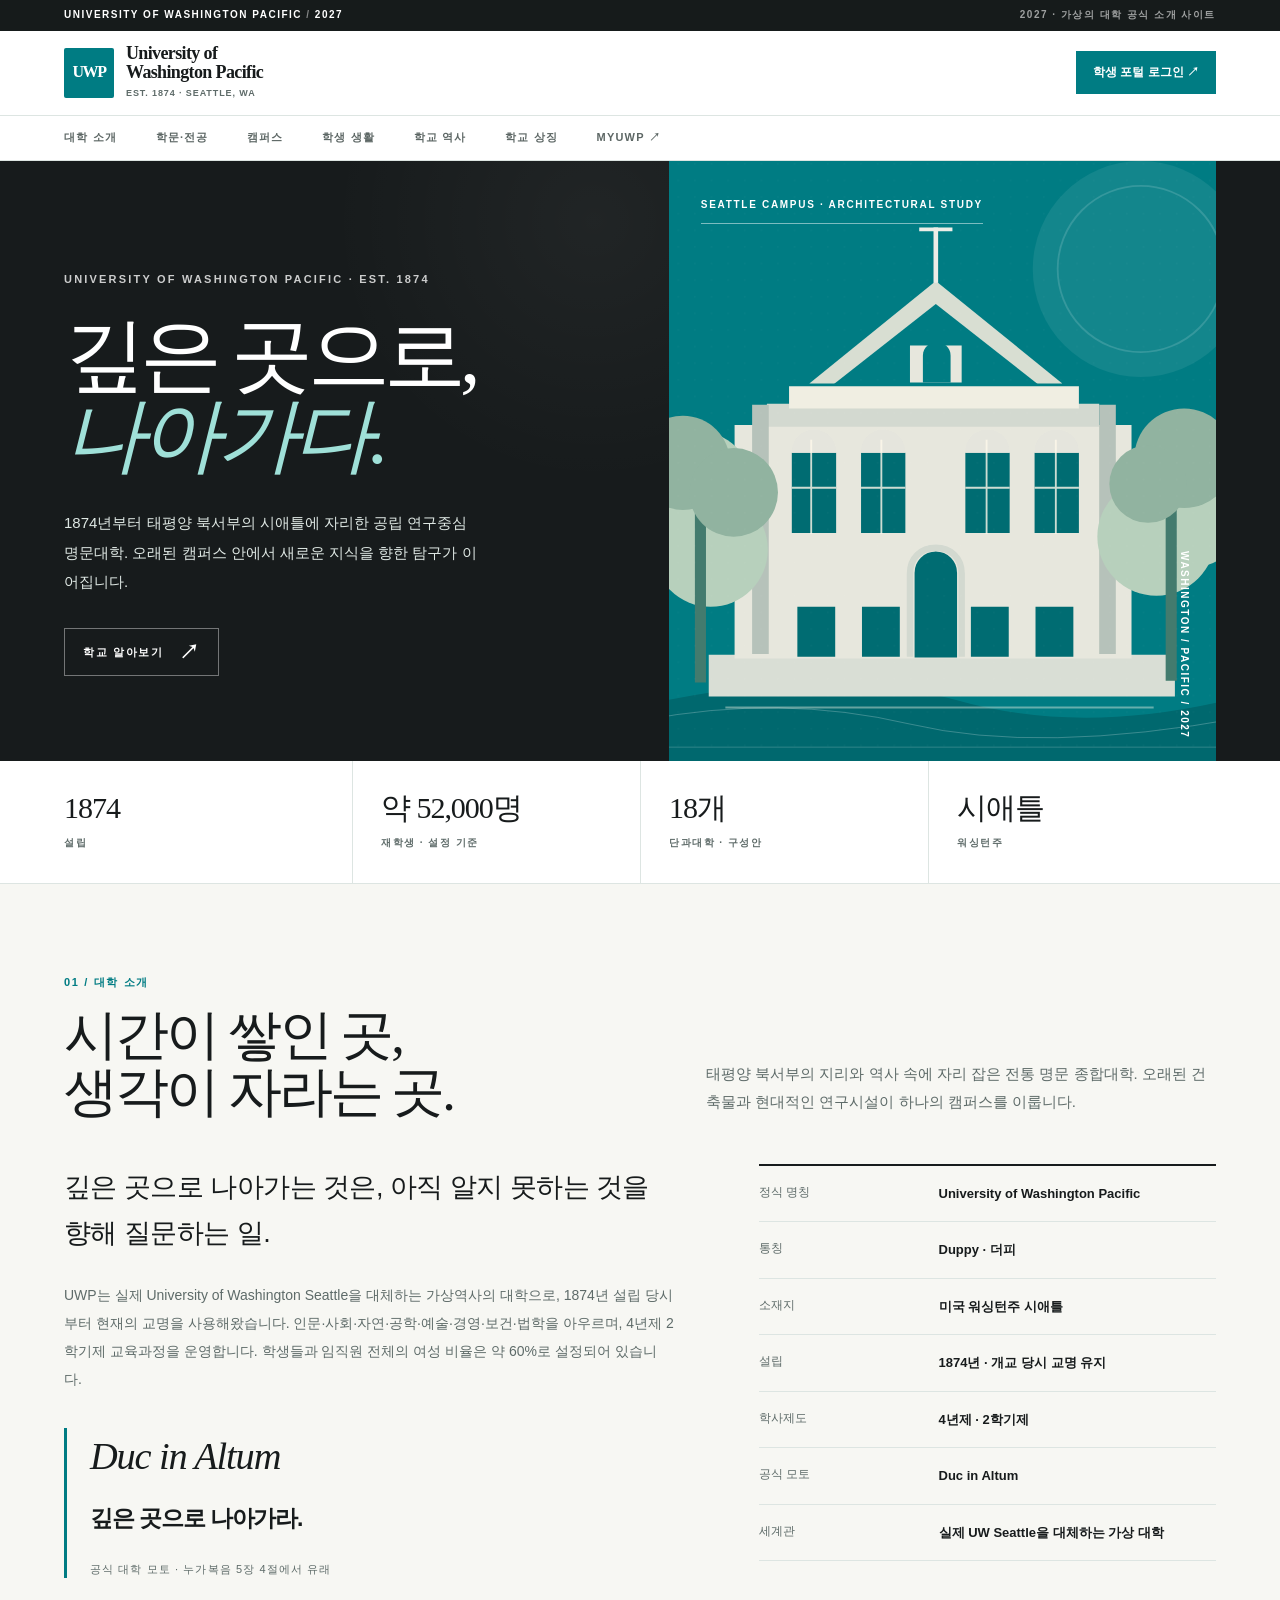
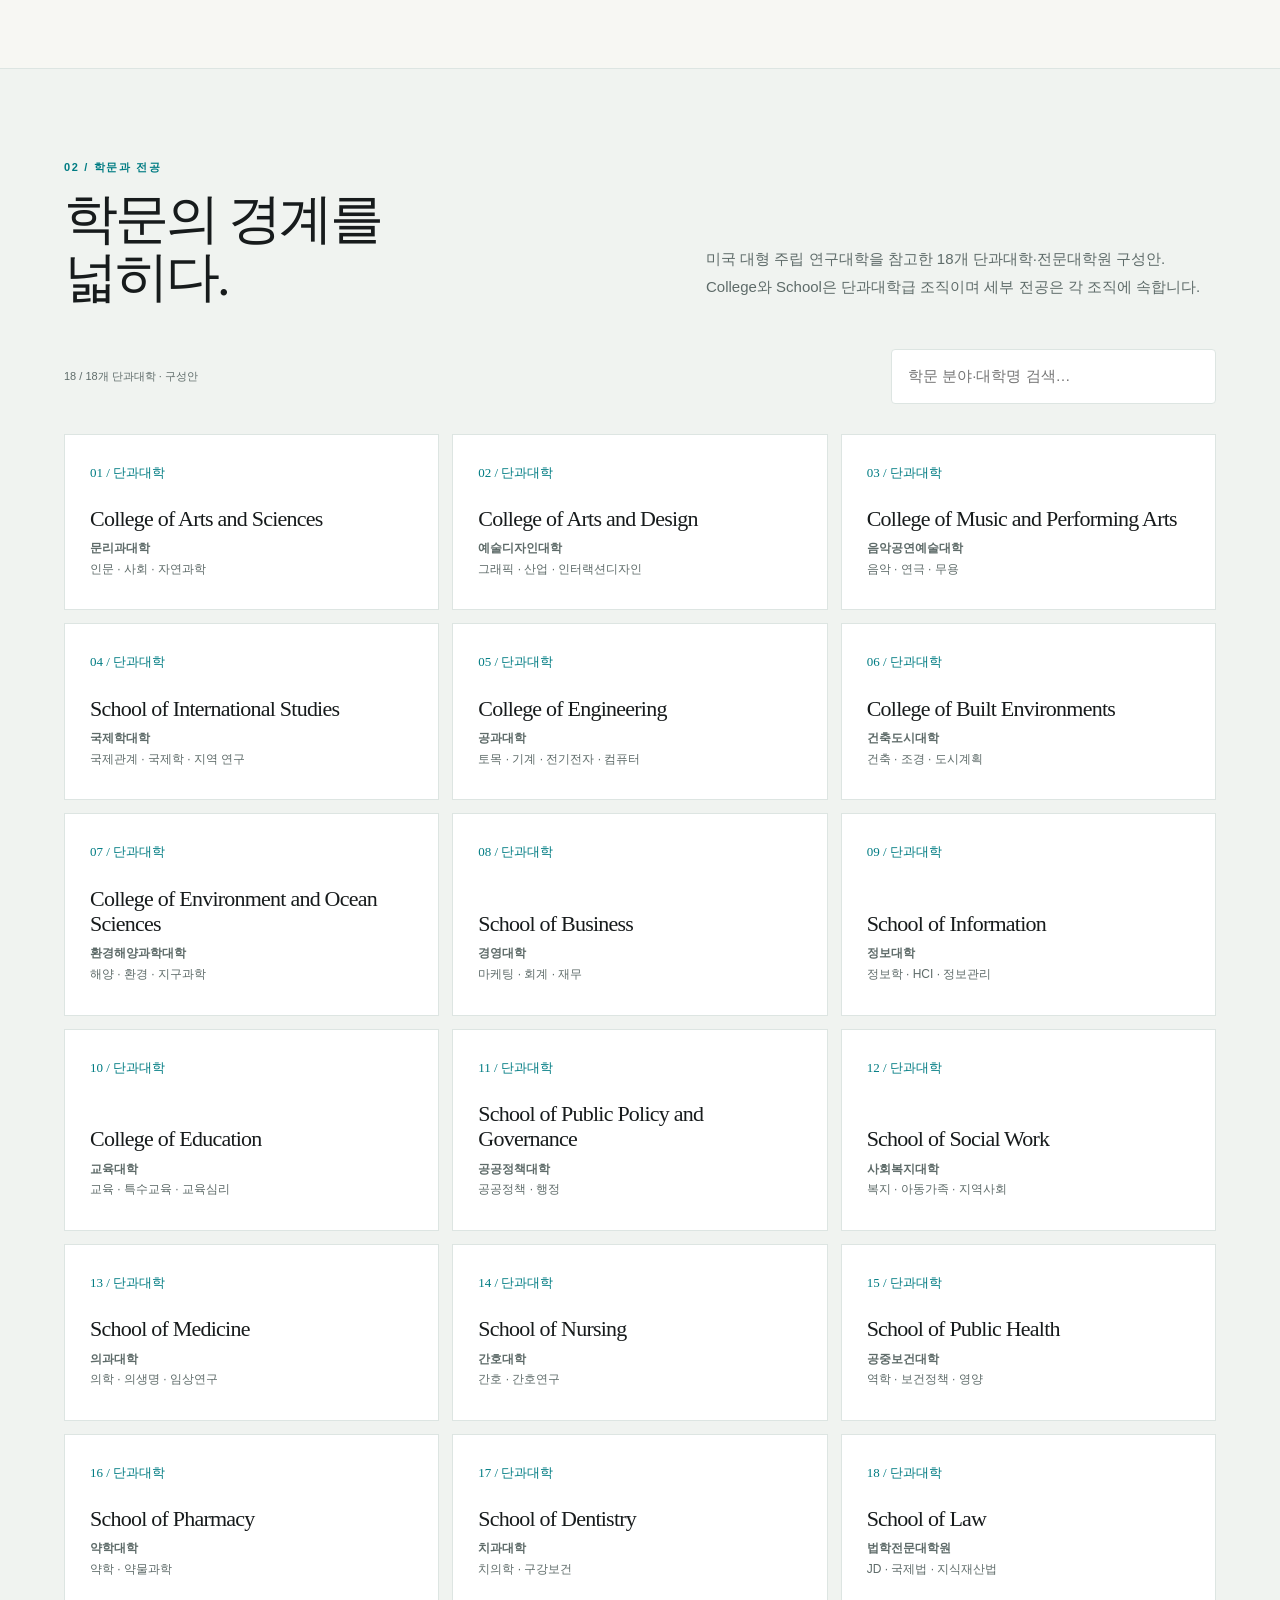
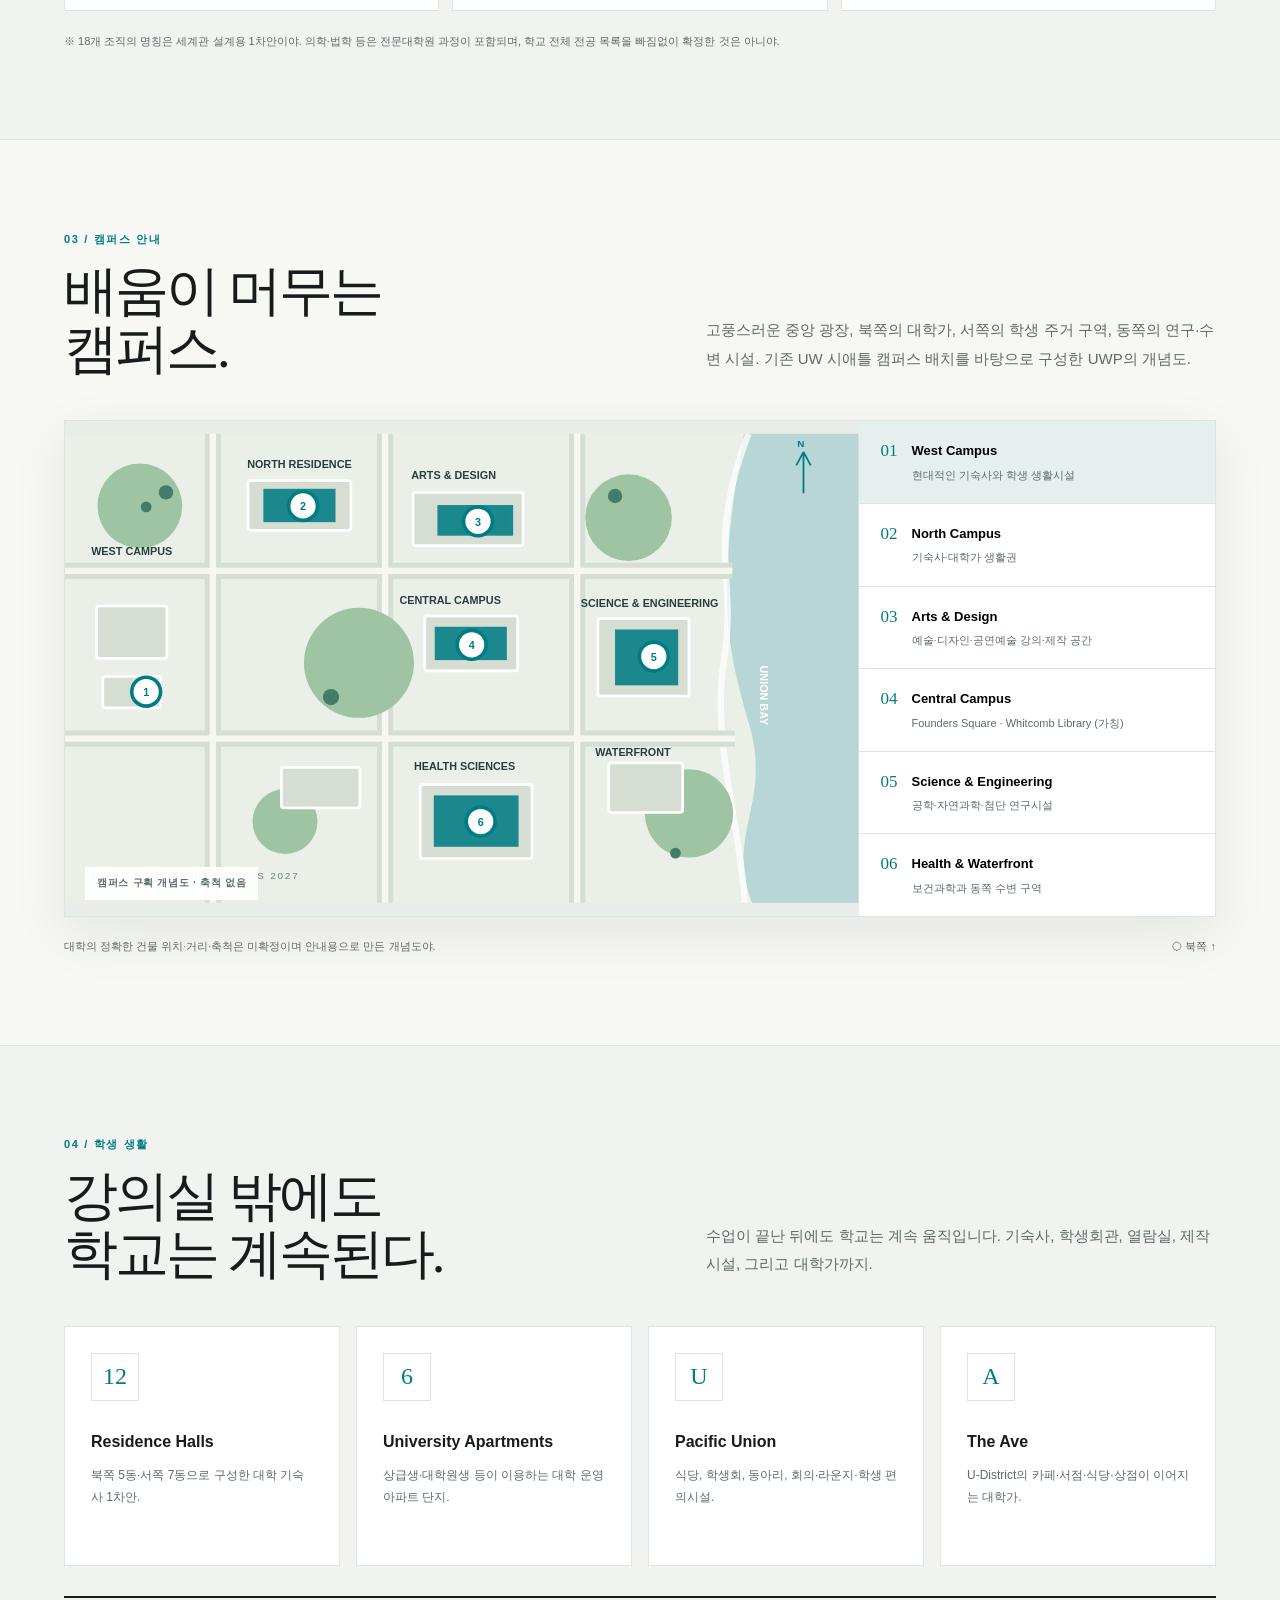
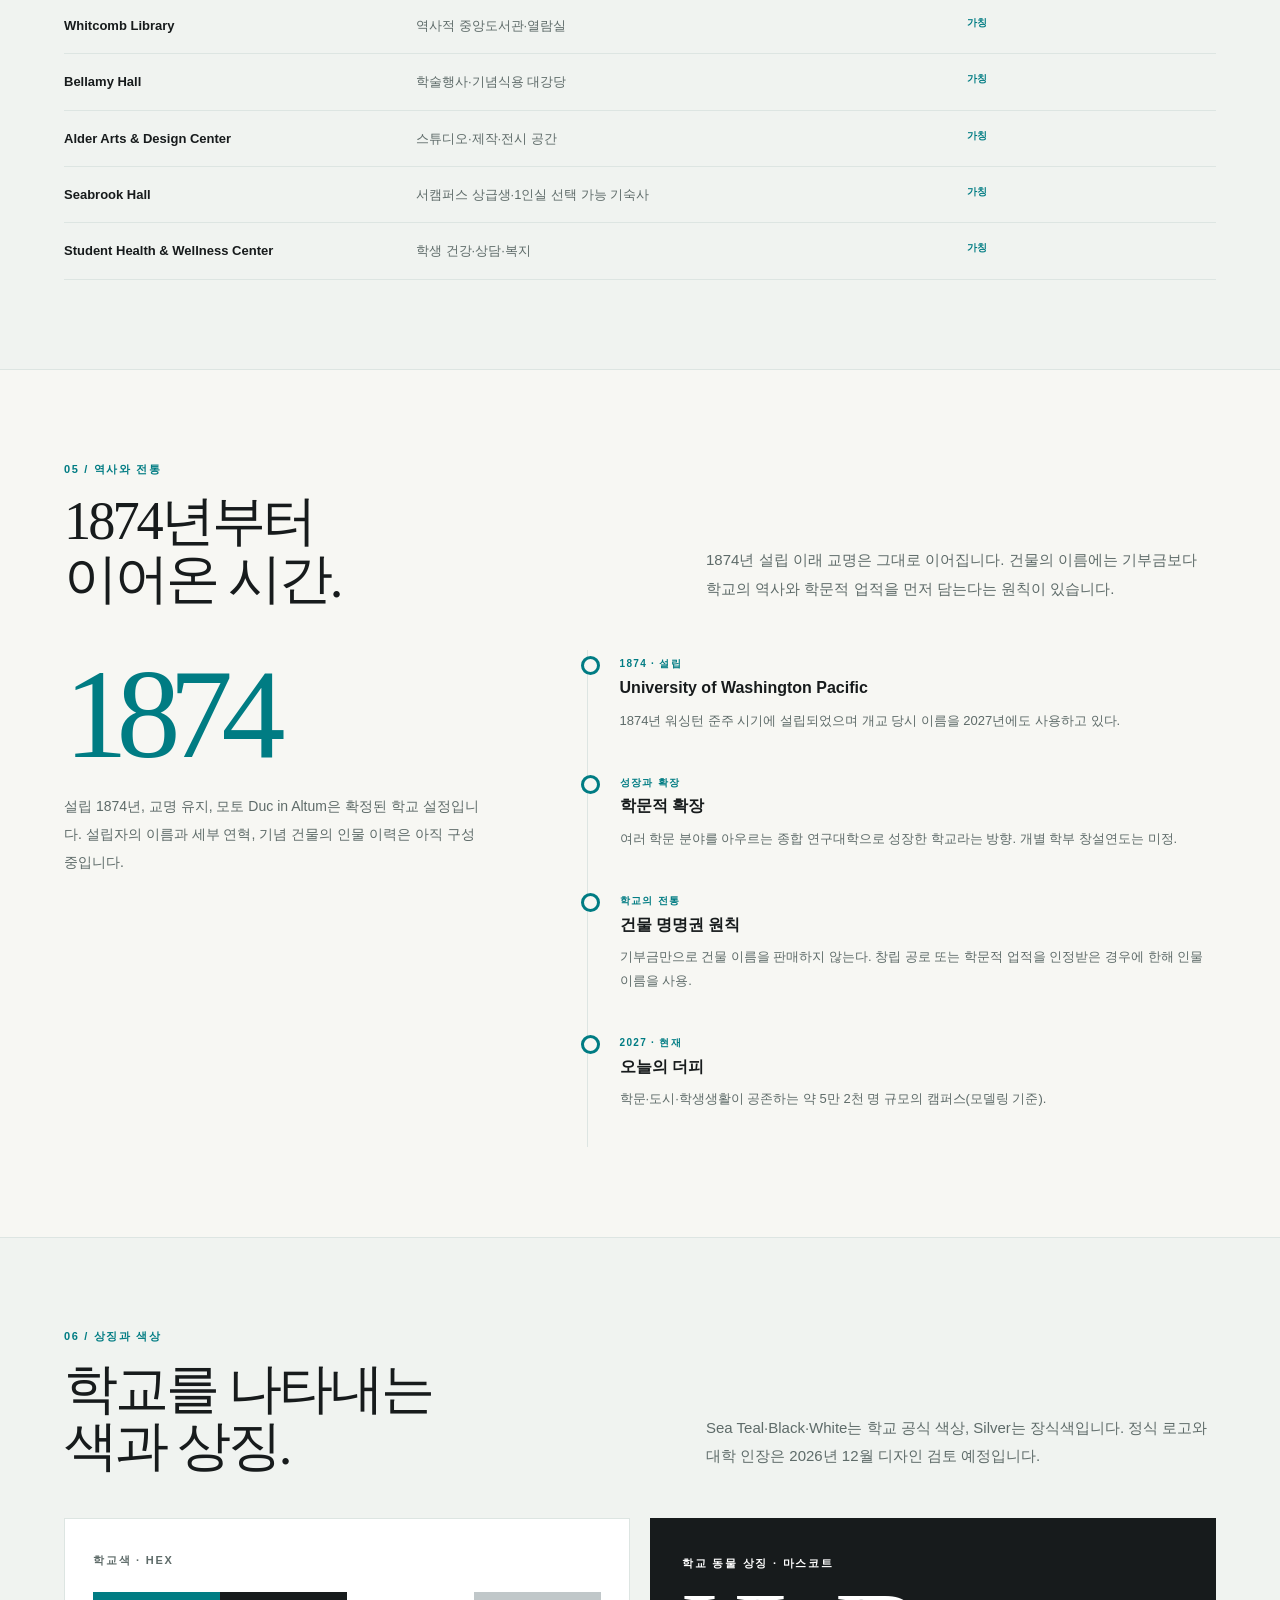
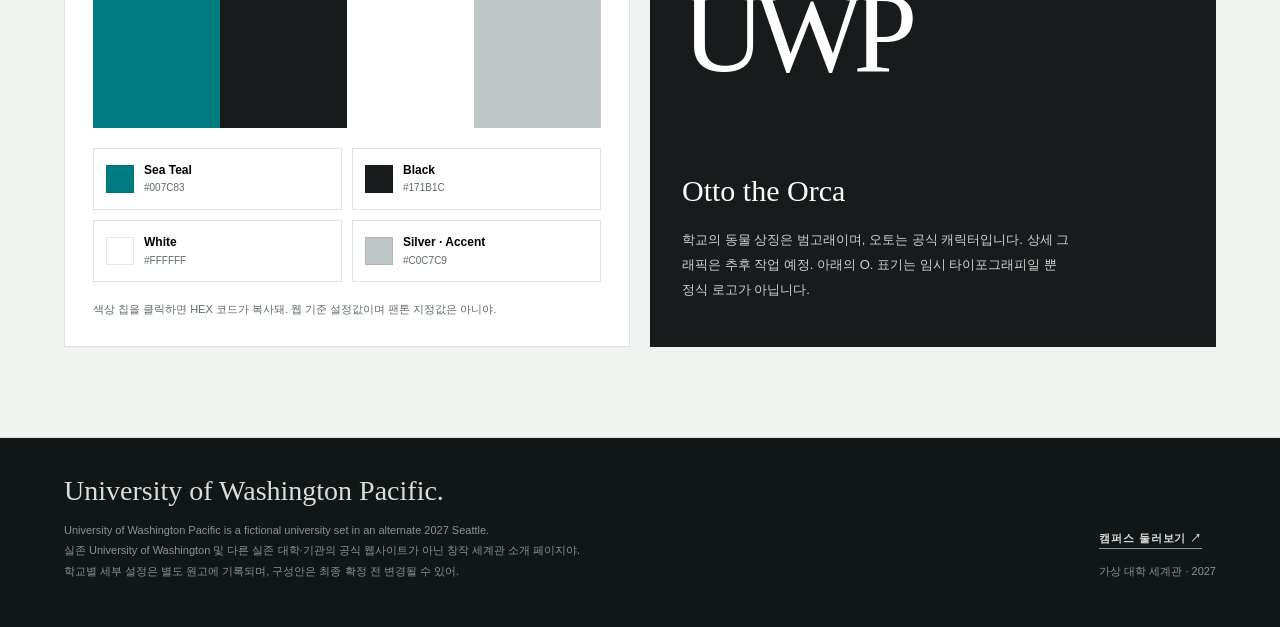
==== commit 52e9293b: "Add files via upload" ====
--- a/index.html
+++ b/index.html
@@ -24,40 +24,43 @@
     @media(max-width:700px){html{scroll-padding-top:115px}.shell{padding:0 20px}.utility .utility-right{display:none}.masthead-main{gap:10px;min-height:68px}.brand{min-width:0;gap:9px}.brand strong{font-size:14px;max-width:145px}.brand small{font-size:8px}.seal{width:38px;height:38px}.header-heritage{font-size:8px;letter-spacing:.07em}.hero-grid{grid-template-columns:1fr}.hero-copy{padding:57px 0 45px}.hero-title{font-size:clamp(56px,12vw,88px)}.hero-copy p{margin-top:22px}.hero-visual{min-height:320px;margin:0 -20px}.hero-visual svg{min-height:320px;max-height:400px}.hero-overline{top:18px;left:19px}.facts-grid{grid-template-columns:1fr 1fr}.fact{padding:23px 12px;border-bottom:1px solid var(--hair)}.fact:nth-child(odd){border-left:0;padding-left:0}.fact .number{font-size:28px}.section-heading{grid-template-columns:1fr;gap:15px;margin-bottom:30px}.section-heading p{margin:0}.two-col,.heritage,.identity-grid{grid-template-columns:1fr}.program-grid{grid-template-columns:1fr}.searchbar{flex-direction:column;align-items:stretch}.search-input{width:100%}.district-list{grid-template-columns:1fr}.district{min-height:81px}.map-visual svg{min-height:320px}.life-grid{grid-template-columns:1fr 1fr;gap:9px}.life-card{min-height:220px;padding:18px}.mini-item{grid-template-columns:.85fr 1.15fr;gap:10px}.mini-item small{grid-column:2}.big-year{font-size:90px}.footer-grid{align-items:flex-start;flex-direction:column}.palette-row{height:106px}}
     @media(max-width:430px){.life-grid{grid-template-columns:1fr}.life-card{min-height:unset}.brand strong{font-size:13px}.brand small{display:none}.select-btn{padding:8px}.hero-title{font-size:58px}}
     @media(prefers-reduced-motion:reduce){html{scroll-behavior:auto}*,*:before,*:after{transition:none!important}}
+
+    /* 임시 타이포그래피: 정식 대학 로고/인장과 무관 */
+    .temporary-lettermark{display:flex;align-items:center;justify-content:center;width:100%;height:100%;background:var(--primary);color:white;font-family:Georgia,serif;font-size:clamp(12px,1.3vw,16px);font-weight:800;letter-spacing:-.09em;border-radius:2px}
+    .portal-link{background:var(--primary);color:white;font-weight:750;font-size:12px;padding:12px 17px;white-space:nowrap;transition:background .2s}.portal-link:hover{background:#005b61}.quote-translation{font-family:-apple-system,BlinkMacSystemFont,'Apple SD Gothic Neo','Malgun Gothic',sans-serif;font-size:clamp(17px,2vw,23px);font-weight:600}.latin-motto{font-family:Georgia,serif;font-weight:400;font-style:italic}.quote-block blockquote{line-height:1.5}
+    @media(max-width:700px){.portal-link{font-size:10px;padding:9px 11px}.masthead-main{flex-wrap:nowrap}.hero-title{font-size:clamp(48px,10vw,72px)!important}.identity-copy .identity-mark{font-size:68px}.nav-inner{gap:18px}}
   </style>
 </head>
 <body>
-  <div class="utility"><div class="shell"><span>UNIVERSITY OF WASHINGTON PACIFIC <span style="opacity:.48">/</span> 2027</span><span class="utility-right">Fictional institutional archive · Washington, USA</span></div></div>
+  <div class="utility"><div class="shell"><span>UNIVERSITY OF WASHINGTON PACIFIC <span style="opacity:.48">/</span> 2027</span><span class="utility-right">2027 · 가상의 대학 공식 소개 사이트</span></div></div>
   <header class="masthead">
     <div class="shell masthead-main">
       <a class="brand" href="#top" aria-label="맨 위로 이동">
         <span class="seal" id="seal" aria-hidden="true"></span>
-        <span><strong id="headerName">University of<br>Washington Pacific</strong><small id="headerSub">EST. 1861 · SEATTLE, WA</small></span>
-      </a>      <span class="header-heritage">SEATTLE · SINCE 1861</span>
+        <span><strong id="headerName">University of<br>Washington Pacific</strong><small id="headerSub">EST. 1874 · SEATTLE, WA</small></span>
+      </a>      <a class="portal-link" href="portal.html" aria-label="신입생 학생 포털 열기">학생 포털 로그인 <span aria-hidden="true">↗</span></a>
     </div>
     <nav class="nav-bar" aria-label="페이지 목차"><div class="shell nav-inner">
-      <a href="#about">About</a><a href="#academics">Academics</a><a href="#campus">Campus</a><a href="#life">Student Life</a><a href="#heritage">Our Story</a><a href="#identity">Identity</a>
+      <a href="#about">대학 소개</a><a href="#academics">학문·전공</a><a href="#campus">캠퍼스</a><a href="#life">학생 생활</a><a href="#heritage">학교 역사</a><a href="#identity">학교 상징</a><a href="portal.html">MyUWP ↗</a>
     </div></nav>
   </header>
   <main>
     <section class="hero" id="top"><div class="shell hero-grid">
-      <div class="hero-copy"><div class="hero-kicker" id="heroKicker">THE UNIVERSITY · SINCE 1861</div><h1 class="hero-title" id="heroTitle">History,<br><em>made alive.</em></h1><p id="heroDesc">시애틀에서 이어온 오래된 교육의 역사. 태평양 북서부의 중심에서 학문과 새로운 가능성이 만납니다.</p><a href="#about" class="hero-cta">DISCOVER THE UNIVERSITY <span aria-hidden="true">↗</span></a></div>
+      <div class="hero-copy"><div class="hero-kicker" id="heroKicker">THE UNIVERSITY · SINCE 1874</div><h1 class="hero-title" id="heroTitle">History,<br><em>made alive.</em></h1><p id="heroDesc">시애틀에서 이어온 오래된 교육의 역사. 태평양 북서부의 중심에서 학문과 새로운 가능성이 만납니다.</p><a href="#about" class="hero-cta">학교 알아보기 <span aria-hidden="true">↗</span></a></div>
       <div class="hero-visual" id="heroVisual"><div class="hero-overline" id="artLabel">CAMPUS · ILLUSTRATED</div><div class="hero-vertical">WASHINGTON / PACIFIC / 2027</div></div>
     </div></section>
     <div class="facts-strip"><div class="shell facts-grid" id="facts"></div></div>
-    <section class="section" id="about"><div class="shell"><div class="section-heading"><div><div class="section-index">01 / UNIVERSITY AT A GLANCE</div><h2 id="aboutHeading">Rooted in place.<br>Open to ideas.</h2></div><p id="aboutIntro"></p></div><div class="two-col"><div><p class="lead" id="aboutLead"></p><p class="text-block" id="aboutBody"></p><div class="quote-block"><blockquote id="aboutQuote"></blockquote><small>Editorial introduction · not the official university motto</small></div></div><div class="data-list" id="aboutData"></div></div></div></section>
-    <section class="section section-alt" id="academics"><div class="shell"><div class="section-heading"><div><div class="section-index">02 / LEARN & DISCOVER</div><h2 id="academicsHeading">An education<br>without borders.</h2></div><p id="academicsIntro"></p></div><div class="searchbar"><div class="hint" id="programCount">18 proposed academic units</div><input class="search-input" type="search" id="programSearch" aria-label="전공 및 단과대학 검색" placeholder="학문 분야·대학명 검색…" autocomplete="off"></div><div class="program-grid" id="programGrid"></div><div class="academic-foot" id="academicsFoot"></div></div></section>
-    <section class="section" id="campus"><div class="shell"><div class="section-heading"><div><div class="section-index">03 / PLACE & ARCHITECTURE</div><h2 id="campusHeading">A campus with<br>its own rhythm.</h2></div><p id="campusIntro"></p></div><div class="campus-panel"><div class="map-visual" id="campusMap"><div class="map-annotation">SCHEMATIC CAMPUS STUDY · NOT TO SCALE</div></div><div class="district-list" id="districtList"></div></div><div class="campus-foot"><span id="mapFoot">Illustrative layout; exact building placement is not final.</span><span>◯ NORTH ↑</span></div></div></section>
-    <section class="section section-alt" id="life"><div class="shell"><div class="section-heading"><div><div class="section-index">04 / BEYOND THE CLASSROOM</div><h2 id="lifeHeading">Life, beyond<br>the lecture hall.</h2></div><p id="lifeIntro"></p></div><div class="life-grid" id="lifeGrid"></div><div class="mini-table" id="lifeTable"></div></div></section>
-    <section class="section" id="heritage"><div class="shell"><div class="section-heading"><div><div class="section-index">05 / LEGACY & TOMORROW</div><h2 id="historyHeading">What stays.<br>What changes.</h2></div><p id="historyIntro"></p></div><div class="heritage"><div><div class="big-year" id="historyYear">1861</div><p class="text-block" id="historyNote"></p></div><div class="timeline" id="timeline"></div></div></div></section>
-    <section class="section section-alt" id="identity"><div class="shell"><div class="section-heading"><div><div class="section-index">06 / COLORS & SYMBOLS</div><h2 id="identityHeading">A distinctive<br>identity.</h2></div><p id="identityIntro"></p></div><div class="identity-grid"><div class="palette-card"><span class="tiny muted">UNIVERSITY COLOR SYSTEM · HEX</span><div class="palette-row" id="paletteStrip"></div><div class="palette-items" id="paletteItems"></div><div class="identity-note">색상 칩을 클릭하면 HEX 코드가 복사돼. 웹 기준 설정값이며 팬톤 지정값은 아니야.</div></div><div class="identity-copy"><div><span class="tiny">MASCOT / INSTITUTIONAL SYMBOL</span><div class="identity-mark" id="identityMark">O.</div></div><div><h3 id="mascotTitle" class="serif" style="font-size:30px;margin:0 0 8px;font-weight:400"></h3><p id="mascotDesc"></p></div></div></div></div></section>
+    <section class="section" id="about"><div class="shell"><div class="section-heading"><div><div class="section-index">01 / 대학 소개</div><h2 id="aboutHeading">Rooted in place.<br>Open to ideas.</h2></div><p id="aboutIntro"></p></div><div class="two-col"><div><p class="lead" id="aboutLead"></p><p class="text-block" id="aboutBody"></p><div class="quote-block"><blockquote id="aboutQuote"></blockquote><small>공식 대학 모토 · 누가복음 5장 4절에서 유래</small></div></div><div class="data-list" id="aboutData"></div></div></div></section>
+    <section class="section section-alt" id="academics"><div class="shell"><div class="section-heading"><div><div class="section-index">02 / 학문과 전공</div><h2 id="academicsHeading">An education<br>without borders.</h2></div><p id="academicsIntro"></p></div><div class="searchbar"><div class="hint" id="programCount">18 proposed academic units</div><input class="search-input" type="search" id="programSearch" aria-label="전공 및 단과대학 검색" placeholder="학문 분야·대학명 검색…" autocomplete="off"></div><div class="program-grid" id="programGrid"></div><div class="academic-foot" id="academicsFoot"></div></div></section>
+    <section class="section" id="campus"><div class="shell"><div class="section-heading"><div><div class="section-index">03 / 캠퍼스 안내</div><h2 id="campusHeading">A campus with<br>its own rhythm.</h2></div><p id="campusIntro"></p></div><div class="campus-panel"><div class="map-visual" id="campusMap"><div class="map-annotation">캠퍼스 구획 개념도 · 축척 없음</div></div><div class="district-list" id="districtList"></div></div><div class="campus-foot"><span id="mapFoot">Illustrative layout; exact building placement is not final.</span><span>◯ 북쪽 ↑</span></div></div></section>
+    <section class="section section-alt" id="life"><div class="shell"><div class="section-heading"><div><div class="section-index">04 / 학생 생활</div><h2 id="lifeHeading">Life, beyond<br>the lecture hall.</h2></div><p id="lifeIntro"></p></div><div class="life-grid" id="lifeGrid"></div><div class="mini-table" id="lifeTable"></div></div></section>
+    <section class="section" id="heritage"><div class="shell"><div class="section-heading"><div><div class="section-index">05 / 역사와 전통</div><h2 id="historyHeading">What stays.<br>What changes.</h2></div><p id="historyIntro"></p></div><div class="heritage"><div><div class="big-year" id="historyYear">1874</div><p class="text-block" id="historyNote"></p></div><div class="timeline" id="timeline"></div></div></div></section>
+    <section class="section section-alt" id="identity"><div class="shell"><div class="section-heading"><div><div class="section-index">06 / 상징과 색상</div><h2 id="identityHeading">A distinctive<br>identity.</h2></div><p id="identityIntro"></p></div><div class="identity-grid"><div class="palette-card"><span class="tiny muted">학교색 · HEX</span><div class="palette-row" id="paletteStrip"></div><div class="palette-items" id="paletteItems"></div><div class="identity-note">색상 칩을 클릭하면 HEX 코드가 복사돼. 웹 기준 설정값이며 팬톤 지정값은 아니야.</div></div><div class="identity-copy"><div><span class="tiny">학교 동물 상징 · 마스코트</span><div class="identity-mark" id="identityMark">O.</div></div><div><h3 id="mascotTitle" class="serif" style="font-size:30px;margin:0 0 8px;font-weight:400"></h3><p id="mascotDesc"></p></div></div></div></div></section>
   </main>
-  <footer><div class="shell footer-grid"><div><div class="footer-brand">University of Washington Pacific.</div><small>University of Washington Pacific is a fictional university set in an alternate 2027 Seattle.<br>실존 University of Washington 및 다른 실존 대학·기관의 공식 웹사이트가 아닌 창작 세계관 소개 페이지야.<br>학교별 세부 설정은 별도 원고에 기록되며, 구성안은 최종 확정 전 변경될 수 있어.</small></div><div><a class="download-link" href="#campus">EXPLORE THE CAMPUS ↗</a><small style="text-align:right">DESIGNED FOR A FICTIONAL WORLD · 2027</small></div></div></footer>
+  <footer><div class="shell footer-grid"><div><div class="footer-brand">University of Washington Pacific.</div><small>University of Washington Pacific is a fictional university set in an alternate 2027 Seattle.<br>실존 University of Washington 및 다른 실존 대학·기관의 공식 웹사이트가 아닌 창작 세계관 소개 페이지야.<br>학교별 세부 설정은 별도 원고에 기록되며, 구성안은 최종 확정 전 변경될 수 있어.</small></div><div><a class="download-link" href="#campus">캠퍼스 둘러보기 ↗</a><small style="text-align:right">가상 대학 세계관 · 2027</small></div></div></footer>
   <div role="status" aria-live="polite" class="toast" id="toast">HEX 코드가 복사됐어!</div>
 <script>
-  const seals = {
-    uwp: `<svg viewBox="0 0 100 100" xmlns="http://www.w3.org/2000/svg" aria-hidden="true"><circle cx="50" cy="50" r="46" fill="none" stroke="currentColor" stroke-width="2"/><circle cx="50" cy="50" r="38" fill="none" stroke="currentColor" stroke-width="1"/><path d="M23 58c12-20 24-23 33-19 10 5 11 14 23 9-2 16-16 28-31 25-11-2-18-9-25-15Z" fill="currentColor"/><path d="M43 44c-3-14 1-23 10-27-2 14 3 17 7 24Z" fill="currentColor"/><path d="M56 52c6 1 11 0 17-5-2 8-7 14-14 17Z" fill="#fff"/><circle cx="39" cy="54" r="2.5" fill="#fff"/><path d="M23 71c14-5 21-3 32-1" fill="none" stroke="currentColor" stroke-width="2"/></svg>`,
-  };
+  const seals = {uwp: `<span class="temporary-lettermark" title="정식 로고 2026년 12월 디자인 예정">UWP</span>`};
   const heroArtwork = {
     uwp: `<svg viewBox="0 0 650 650" preserveAspectRatio="xMidYMid slice" role="img" aria-label="고풍스러운 고딕 대학 건물과 나무를 그린 일러스트"><defs><pattern id="uwp-dots" width="18" height="18" patternUnits="userSpaceOnUse"><circle cx="3" cy="3" r="1" fill="#ffffff25"/></pattern></defs><rect width="650" height="650" fill="#007C83"/><circle cx="540" cy="117" r="117" fill="#FFFFFF13"/><circle cx="540" cy="117" r="90" fill="none" stroke="#FFFFFF25" stroke-width="2"/><path d="M0 590Q200 544 340 584T650 580V650H0Z" fill="#00686E"/><path d="M0 606Q150 577 290 610T650 603" stroke="#FFFFFF40" stroke-width="1" fill="none"/><path d="M0 635H650" stroke="#FFFFFF33"/><path d="M72 535h505v45H72z" fill="#D9DED5"/><path d="M100 286h430v253H100Z" fill="#E7E7DD"/><path d="M135 263h360v25H135z" fill="#D3D9D0"/><path d="M119 264h18v270h-18zM495 264h18v270h-18z" fill="#B6C2BA"/><path d="M159 244h314v24H159Z" fill="#F0EEE2"/><path d="M181 241l137-111 137 111z" fill="#D8DED2"/><path d="M207 242l111-87 111 87z" fill="#007C83"/><path d="M318 132V72" stroke="#EDEDE7" stroke-width="5"/><path d="M300 74h36" stroke="#EDEDE7" stroke-width="4"/><path d="M290 240v-40h56v40" fill="#E7E7DD"/><path d="M304 240v-29c0-19 30-19 30 0v29Z" fill="#007C83"/><g fill="#006C72"><path d="M162 316h48v87h-48zM237 316h48v87h-48zM350 316h48v87h-48zM425 316h48v87h-48z"/><path d="M168 483h41v54h-41zM238 483h41v54h-41zM356 483h41v54h-41zM426 483h41v54h-41z"/></g><g fill="#E5E5DD"><path d="M162 316c0-33 48-33 48 0M237 316c0-33 48-33 48 0M350 316c0-33 48-33 48 0M425 316c0-33 48-33 48 0"/></g><g fill="#FFF9EB" opacity=".8"><path d="M183 302v102m76-102v102m114-102v102m75-102v102" stroke="#FFF9EB" stroke-width="2"/><path d="M162 354h48m27 0h48m65 0h48m27 0h48" stroke="#FFF9EB" stroke-width="2"/></g><path d="M295 538v-92a23 23 0 0 1 46 0v92Z" fill="#006C72"/><path d="M290 537v-90c0-17 12-28 28-28s28 11 28 28v90" stroke="#D3D9D0" stroke-width="7" fill="none"/><g fill="#B7D0BC"><circle cx="51" cy="365" r="75"/><circle cx="74" cy="421" r="62"/><circle cx="590" cy="367" r="74"/><circle cx="557" cy="407" r="64"/></g><g stroke="#437B6E" stroke-width="12"><path d="M63 565V362m510 201V355"/></g><g fill="#91B3A0"><circle cx="44" cy="327" r="51"/><circle cx="99" cy="359" r="48"/><circle cx="587" cy="322" r="54"/><circle cx="548" cy="350" r="42"/></g><rect width="650" height="650" fill="url(#uwp-dots)" opacity=".2"/><path d="M90 592h464" stroke="#FFF9EA" stroke-opacity=".4" stroke-width="2"/></svg>`,
   };
@@ -69,13 +72,13 @@
   ];
   const data = {
     uwp:{
-      name:'University of Washington Pacific',header:'University of<br>Washington Pacific',sub:'EST. 1861 · SEATTLE, WA',kicker:'UNIVERSITY OF WASHINGTON PACIFIC · EST. 1861',title:'History,<br><em>made alive.</em>',desc:'1861년부터 시애틀에 자리해 온 공립 플래그십 연구대학. 시간의 흔적을 담은 캠퍼스에서 폭넓은 학문과 새로운 가능성이 만납니다.',art:'SEATTLE CAMPUS · ARCHITECTURAL STUDY',facts:[['1861','Founded'],['≈ 52,000','Students · modeled scale'],['18','Colleges & Schools · proposed'],['Seattle','Washington State']],
-      aboutTitle:'Rooted in place.<br>Open to ideas.',aboutIntro:'태평양 북서부의 지리와 역사 속에 자리 잡은 전통 명문 종합대학. 오래된 건축물과 현대적인 연구시설이 하나의 캠퍼스를 이룹니다.',lead:'시간이 쌓인 곳에서, 새로운 생각은 계속 태어납니다.',body:'UWP는 실제 University of Washington Seattle을 대체하는 가상역사의 대학으로, 1861년 설립 당시부터 현재의 교명을 사용해왔습니다. 인문·사회·자연·공학·예술·경영·보건·법학을 아우르며, 4년제 2학기제 교육과정을 운영합니다. 학생들과 임직원 전체의 여성 비율은 약 60%로 설정되어 있습니다.',quote:'Names are earned.<br>Not purchased.',rows:[['Official name','University of Washington Pacific'],['Common name','Duppy · 더피'],['Location','Seattle, Washington'],['Established','1861 · 교명 유지'],['Academic system','Four years · Two semesters'],['Setting','실존 UW Seattle을 대체하는 가상 대학']],
-      academicsTitle:'Ideas across<br>every discipline.',academicsIntro:'미국 대형 주립 연구대학을 참고한 18개 단과대학·전문대학원 구성안. College와 School은 단과대학급 조직이며 세부 전공은 각 조직에 속합니다.',academicsFoot:'※ 18개 조직의 명칭은 세계관 설계용 1차안이야. 의학·법학 등은 전문대학원 과정이 포함되며, 학교 전체 전공 목록을 빠짐없이 확정한 것은 아니야.',programs:uwpColleges,
-      campusTitle:'A place to<br>belong.',campusIntro:'고풍스러운 중앙 광장, 북쪽의 대학가, 서쪽의 학생 주거 구역, 동쪽의 연구·수변 시설. 기존 UW 시애틀 캠퍼스 배치를 바탕으로 구성한 UWP의 개념도.',districts:[['West Campus','현대적인 기숙사와 학생 생활시설'],['North Campus','기숙사·대학가 생활권'],['Arts & Design','예술·디자인·공연예술 강의·제작 공간'],['Central Campus','Founders Square · Whitcomb Library (가칭)'],['Science & Engineering','공학·자연과학·첨단 연구시설'],['Health & Waterfront','보건과학과 동쪽 수변 구역']],mapNote:'대학의 정확한 건물 위치·거리·축척은 미확정이며 안내용으로 만든 개념도야.',
-      lifeTitle:'More than<br>a campus.',lifeIntro:'수업이 끝난 뒤에도 학교는 계속 움직입니다. 기숙사, 학생회관, 열람실, 제작시설, 그리고 대학가까지.',life:[['12','Residence Halls','북쪽 5동·서쪽 7동으로 구성한 대학 기숙사 1차안.'],['6','University Apartments','상급생·대학원생 등이 이용하는 대학 운영 아파트 단지.'],['U','Pacific Union','식당, 학생회, 동아리, 회의·라운지·학생 편의시설.'],['A','The Ave','U-District의 카페·서점·식당·상점이 이어지는 대학가.']],lifeRows:[['Whitcomb Library','역사적 중앙도서관·열람실','가칭'],['Bellamy Hall','학술행사·기념식용 대강당','가칭'],['Alder Arts & Design Center','스튜디오·제작·전시 공간','가칭'],['Seabrook Hall','서캠퍼스 상급생·1인실 선택 가능 기숙사','가칭'],['Student Health & Wellness Center','학생 건강·상담·복지','가칭']],
-      historyTitle:'A history<br>worth keeping.',historyIntro:'설립은 1861년, 교명은 그대로. 기부금의 크기보다 대학의 역사와 실제 업적을 건물 이름에 반영한다는 원칙이 있습니다.',year:'1861',historyNote:'UWP의 창립연도와 교명 유지 원칙은 확정이야. 창립자 이름·주요 연혁·건물 명명 인물의 실제 업적 등은 후속 설정으로 남겨둬.',timeline:[['1861 · FOUNDATION','University of Washington Pacific','워싱턴주가 주로 승격되기 전인 준주 시절에 설립된 공립 대학. 처음 교명을 현재까지 사용한다.'],['THROUGH THE YEARS','학문적 확장','여러 학문 분야를 아우르는 종합 연구대학으로 성장한 학교라는 방향. 개별 학부 창설연도는 미정.'],['A DISTINCT TRADITION','건물 명명권 원칙','기부금만으로 건물 이름을 판매하지 않는다. 창립 공로 또는 학문적 업적을 인정받은 경우에 한해 인물 이름을 사용.'],['2027 · PRESENT','Duppy, today','학문·도시·학생생활이 공존하는 약 5만 2천 명 규모의 캠퍼스(모델링 기준).']],
-      identityTitle:'Sea teal.<br>A shared identity.',identityIntro:'차분한 블루그린과 검정·흰색의 대비. 실버는 공식 학교색이 아닌 장식용 보조색입니다.',colors:[['Sea Teal','#007C83'],['Black','#171B1C'],['White','#FFFFFF'],['Silver · Accent','#C0C7C9']],mark:'O.',mascot:'Otto the Orca',mascotDesc:'범고래는 UWP의 공통 동물 상징이며, 공식 캐릭터 오토는 친근하고 단정한 인상. 스포츠팀별 운영·마칭밴드·학생 조직의 상세 이야기는 별도 설정집에서 다룹니다.',guide:'UWP_school_guide.md'
+      name:'University of Washington Pacific',header:'University of<br>Washington Pacific',sub:'EST. 1874 · SEATTLE, WA',kicker:'UNIVERSITY OF WASHINGTON PACIFIC · EST. 1874',title:'깊은 곳으로,<br><em>나아가다.</em>',desc:'1874년부터 태평양 북서부의 시애틀에 자리한 공립 연구중심 명문대학. 오래된 캠퍼스 안에서 새로운 지식을 향한 탐구가 이어집니다.',art:'SEATTLE CAMPUS · ARCHITECTURAL STUDY',facts:[['1874','설립'],['약 52,000명','재학생 · 설정 기준'],['18개','단과대학 · 구성안'],['시애틀','워싱턴주']],
+      aboutTitle:'시간이 쌓인 곳,<br>생각이 자라는 곳.',aboutIntro:'태평양 북서부의 지리와 역사 속에 자리 잡은 전통 명문 종합대학. 오래된 건축물과 현대적인 연구시설이 하나의 캠퍼스를 이룹니다.',lead:'깊은 곳으로 나아가는 것은, 아직 알지 못하는 것을 향해 질문하는 일.',body:'UWP는 실제 University of Washington Seattle을 대체하는 가상역사의 대학으로, 1874년 설립 당시부터 현재의 교명을 사용해왔습니다. 인문·사회·자연·공학·예술·경영·보건·법학을 아우르며, 4년제 2학기제 교육과정을 운영합니다. 학생들과 임직원 전체의 여성 비율은 약 60%로 설정되어 있습니다.',quote:'<span class="latin-motto">Duc in Altum</span><br><span class="quote-translation">깊은 곳으로 나아가라.</span>',rows:[['정식 명칭','University of Washington Pacific'],['통칭','Duppy · 더피'],['소재지','미국 워싱턴주 시애틀'],['설립','1874년 · 개교 당시 교명 유지'],['학사제도','4년제 · 2학기제'],['공식 모토','Duc in Altum'],['세계관','실제 UW Seattle을 대체하는 가상 대학']],
+      academicsTitle:'학문의 경계를<br>넓히다.',academicsIntro:'미국 대형 주립 연구대학을 참고한 18개 단과대학·전문대학원 구성안. College와 School은 단과대학급 조직이며 세부 전공은 각 조직에 속합니다.',academicsFoot:'※ 18개 조직의 명칭은 세계관 설계용 1차안이야. 의학·법학 등은 전문대학원 과정이 포함되며, 학교 전체 전공 목록을 빠짐없이 확정한 것은 아니야.',programs:uwpColleges,
+      campusTitle:'배움이 머무는<br>캠퍼스.',campusIntro:'고풍스러운 중앙 광장, 북쪽의 대학가, 서쪽의 학생 주거 구역, 동쪽의 연구·수변 시설. 기존 UW 시애틀 캠퍼스 배치를 바탕으로 구성한 UWP의 개념도.',districts:[['West Campus','현대적인 기숙사와 학생 생활시설'],['North Campus','기숙사·대학가 생활권'],['Arts & Design','예술·디자인·공연예술 강의·제작 공간'],['Central Campus','Founders Square · Whitcomb Library (가칭)'],['Science & Engineering','공학·자연과학·첨단 연구시설'],['Health & Waterfront','보건과학과 동쪽 수변 구역']],mapNote:'대학의 정확한 건물 위치·거리·축척은 미확정이며 안내용으로 만든 개념도야.',
+      lifeTitle:'강의실 밖에도<br>학교는 계속된다.',lifeIntro:'수업이 끝난 뒤에도 학교는 계속 움직입니다. 기숙사, 학생회관, 열람실, 제작시설, 그리고 대학가까지.',life:[['12','Residence Halls','북쪽 5동·서쪽 7동으로 구성한 대학 기숙사 1차안.'],['6','University Apartments','상급생·대학원생 등이 이용하는 대학 운영 아파트 단지.'],['U','Pacific Union','식당, 학생회, 동아리, 회의·라운지·학생 편의시설.'],['A','The Ave','U-District의 카페·서점·식당·상점이 이어지는 대학가.']],lifeRows:[['Whitcomb Library','역사적 중앙도서관·열람실','가칭'],['Bellamy Hall','학술행사·기념식용 대강당','가칭'],['Alder Arts & Design Center','스튜디오·제작·전시 공간','가칭'],['Seabrook Hall','서캠퍼스 상급생·1인실 선택 가능 기숙사','가칭'],['Student Health & Wellness Center','학생 건강·상담·복지','가칭']],
+      historyTitle:'1874년부터<br>이어온 시간.',historyIntro:'1874년 설립 이래 교명은 그대로 이어집니다. 건물의 이름에는 기부금보다 학교의 역사와 학문적 업적을 먼저 담는다는 원칙이 있습니다.',year:'1874',historyNote:'설립 1874년, 교명 유지, 모토 Duc in Altum은 확정된 학교 설정입니다. 설립자의 이름과 세부 연혁, 기념 건물의 인물 이력은 아직 구성 중입니다.',timeline:[['1874 · 설립','University of Washington Pacific','1874년 워싱턴 준주 시기에 설립되었으며 개교 당시 이름을 2027년에도 사용하고 있다.'],['성장과 확장','학문적 확장','여러 학문 분야를 아우르는 종합 연구대학으로 성장한 학교라는 방향. 개별 학부 창설연도는 미정.'],['학교의 전통','건물 명명권 원칙','기부금만으로 건물 이름을 판매하지 않는다. 창립 공로 또는 학문적 업적을 인정받은 경우에 한해 인물 이름을 사용.'],['2027 · 현재','오늘의 더피','학문·도시·학생생활이 공존하는 약 5만 2천 명 규모의 캠퍼스(모델링 기준).']],
+      identityTitle:'학교를 나타내는<br>색과 상징.',identityIntro:'Sea Teal·Black·White는 학교 공식 색상, Silver는 장식색입니다. 정식 로고와 대학 인장은 2026년 12월 디자인 검토 예정입니다.',colors:[['Sea Teal','#007C83'],['Black','#171B1C'],['White','#FFFFFF'],['Silver · Accent','#C0C7C9']],mark:'UWP',mascot:'Otto the Orca',mascotDesc:'학교의 동물 상징은 범고래이며, 오토는 공식 캐릭터입니다. 상세 그래픽은 추후 작업 예정. 아래의 O. 표기는 임시 타이포그래피일 뿐 정식 로고가 아닙니다.',guide:'UWP_school_guide.md'
     },
 
   };
@@ -85,8 +88,8 @@
   function renderPrograms(query='') {
     const c=data[school];const q=query.trim().toLocaleLowerCase();
     const filtered=c.programs.map((entry,i)=>({entry,i})).filter(({entry})=>entry.join(' ').toLocaleLowerCase().includes(q));
-    $('#programGrid').innerHTML = filtered.length?filtered.map(({entry,i})=>`<article class="program-card"><div class="program-no">${String(i+1).padStart(2,'0')} / COLLEGE & SCHOOL</div><div><div class="program-title">${escaped(entry[0])}</div><div class="program-korean">${escaped(entry[1])}</div><div class="program-description">${escaped(entry[2])}</div></div></article>`).join(''):'<div class="no-result">검색 결과가 없어. 다른 학문 분야나 단어로 찾아봐!</div>';
-    $('#programCount').textContent=`${filtered.length} / ${c.programs.length} academic units · proposed`;
+    $('#programGrid').innerHTML = filtered.length?filtered.map(({entry,i})=>`<article class="program-card"><div class="program-no">${String(i+1).padStart(2,'0')} / 단과대학</div><div><div class="program-title">${escaped(entry[0])}</div><div class="program-korean">${escaped(entry[1])}</div><div class="program-description">${escaped(entry[2])}</div></div></article>`).join(''):'<div class="no-result">검색 결과가 없어. 다른 학문 분야나 단어로 찾아봐!</div>';
+    $('#programCount').textContent=`${filtered.length} / ${c.programs.length}개 단과대학 · 구성안`;
   }
   function renderDistricts(index=0){const c=data[school];activeDistrict=index;$('#districtList').innerHTML=c.districts.map((d,i)=>`<button class="district ${i===index?'active':''}" data-district="${i}" aria-pressed="${i===index}"><span class="district-no">${String(i+1).padStart(2,'0')}</span><span><span class="district-name">${escaped(d[0])}</span><span class="district-desc">${escaped(d[1])}</span></span></button>`).join('');}
   function renderUniversity(){const c=data.uwp;
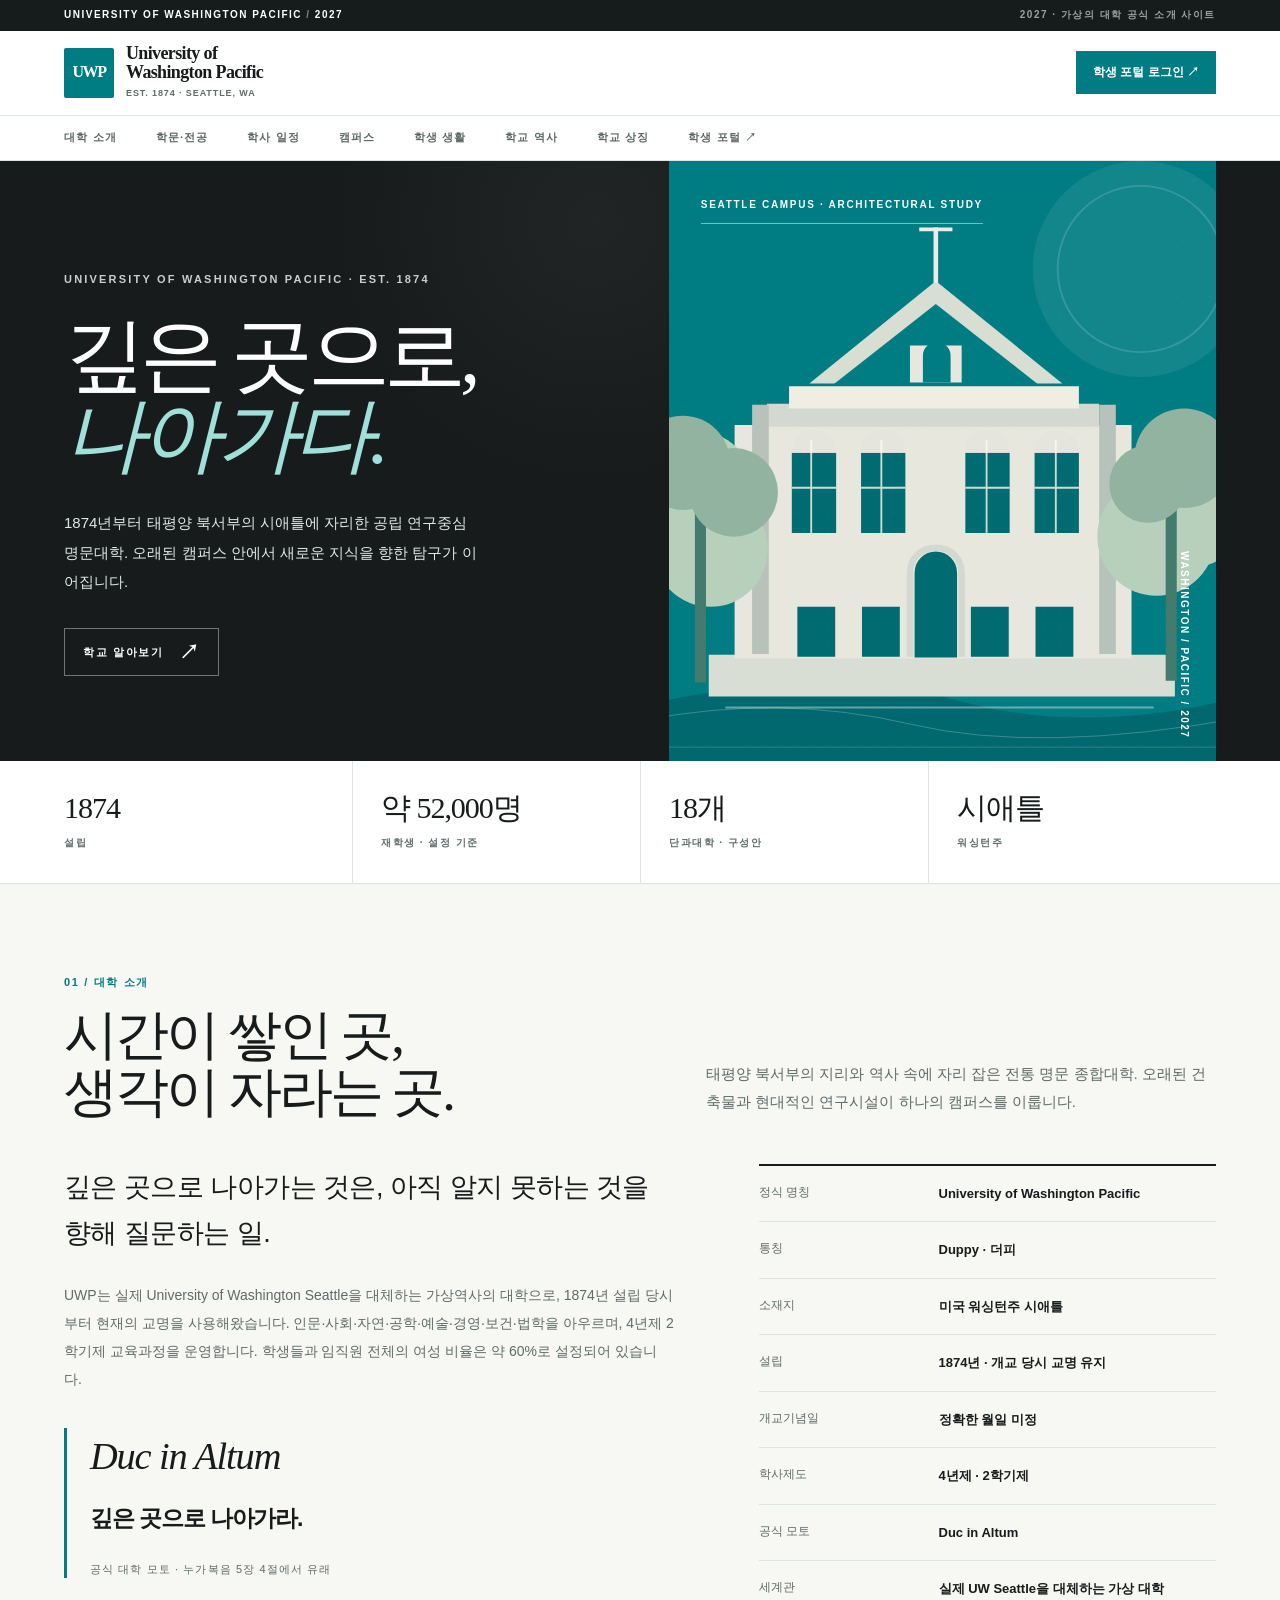
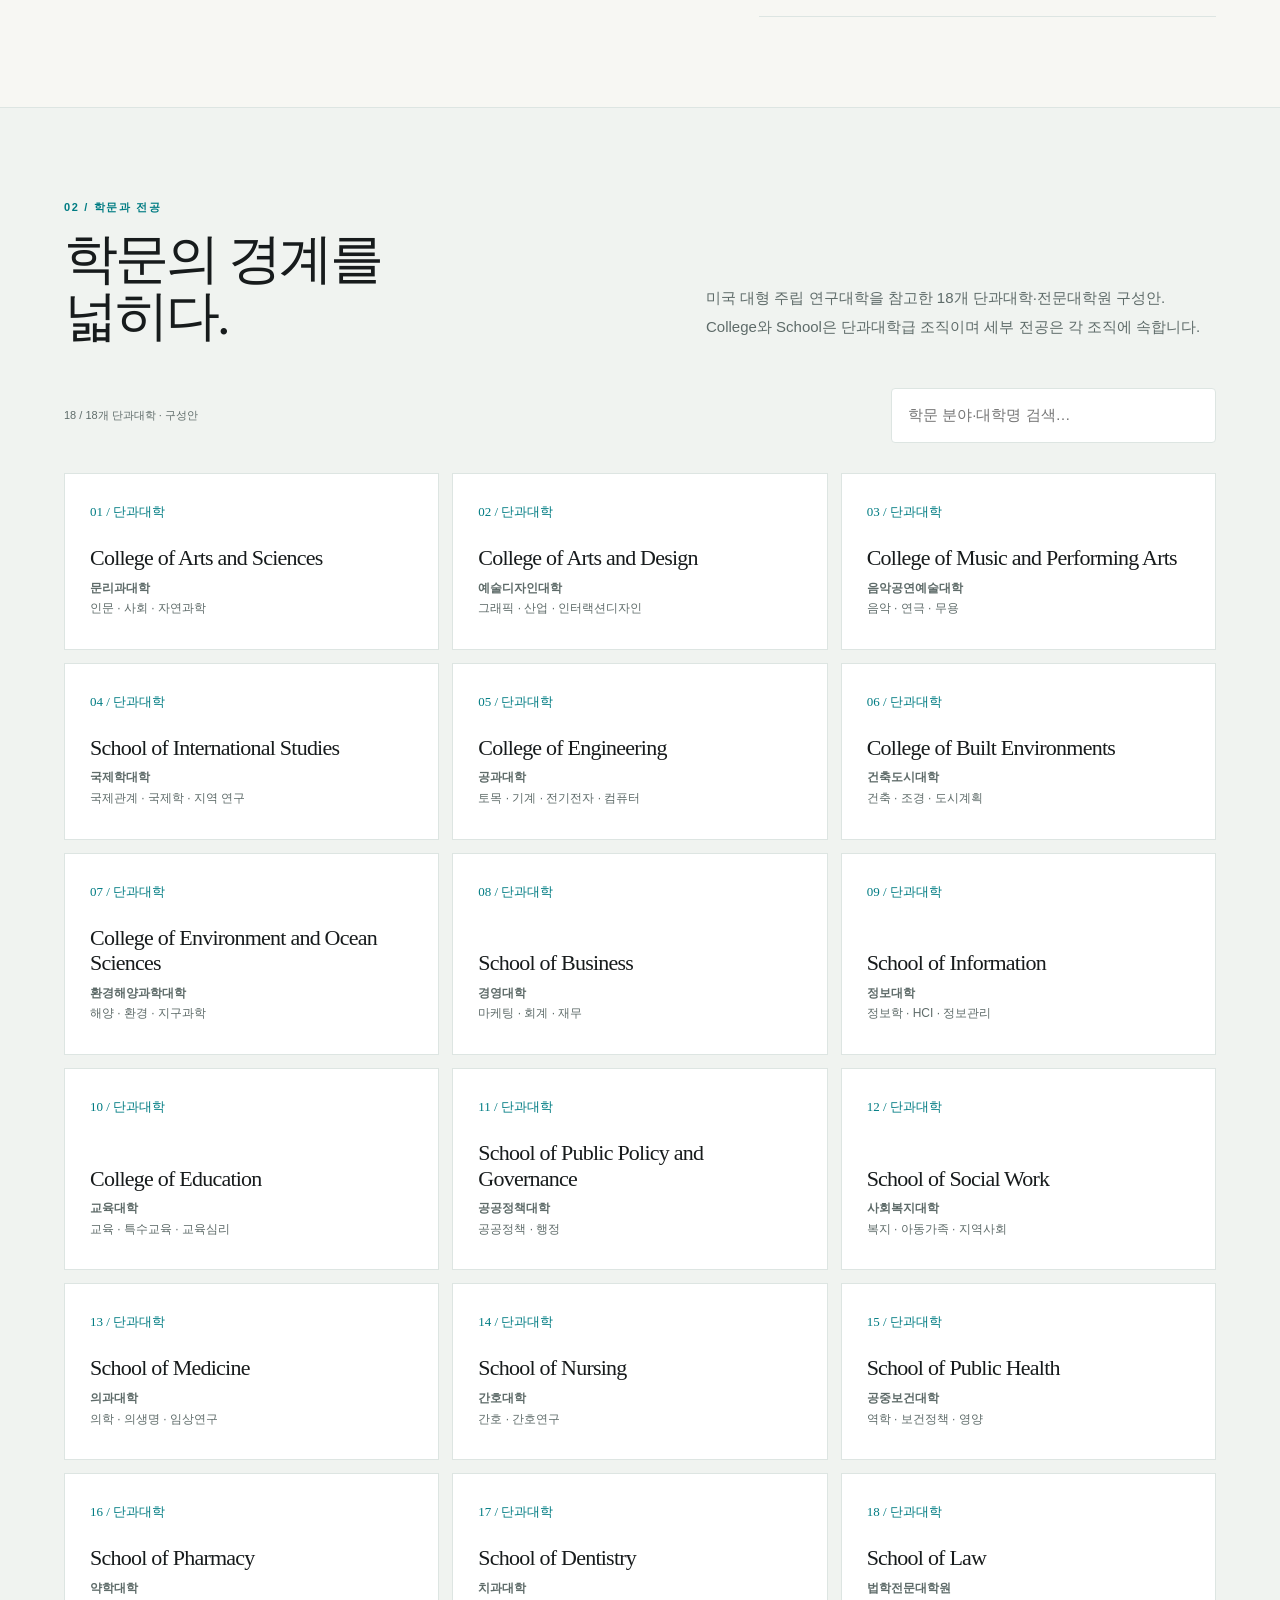
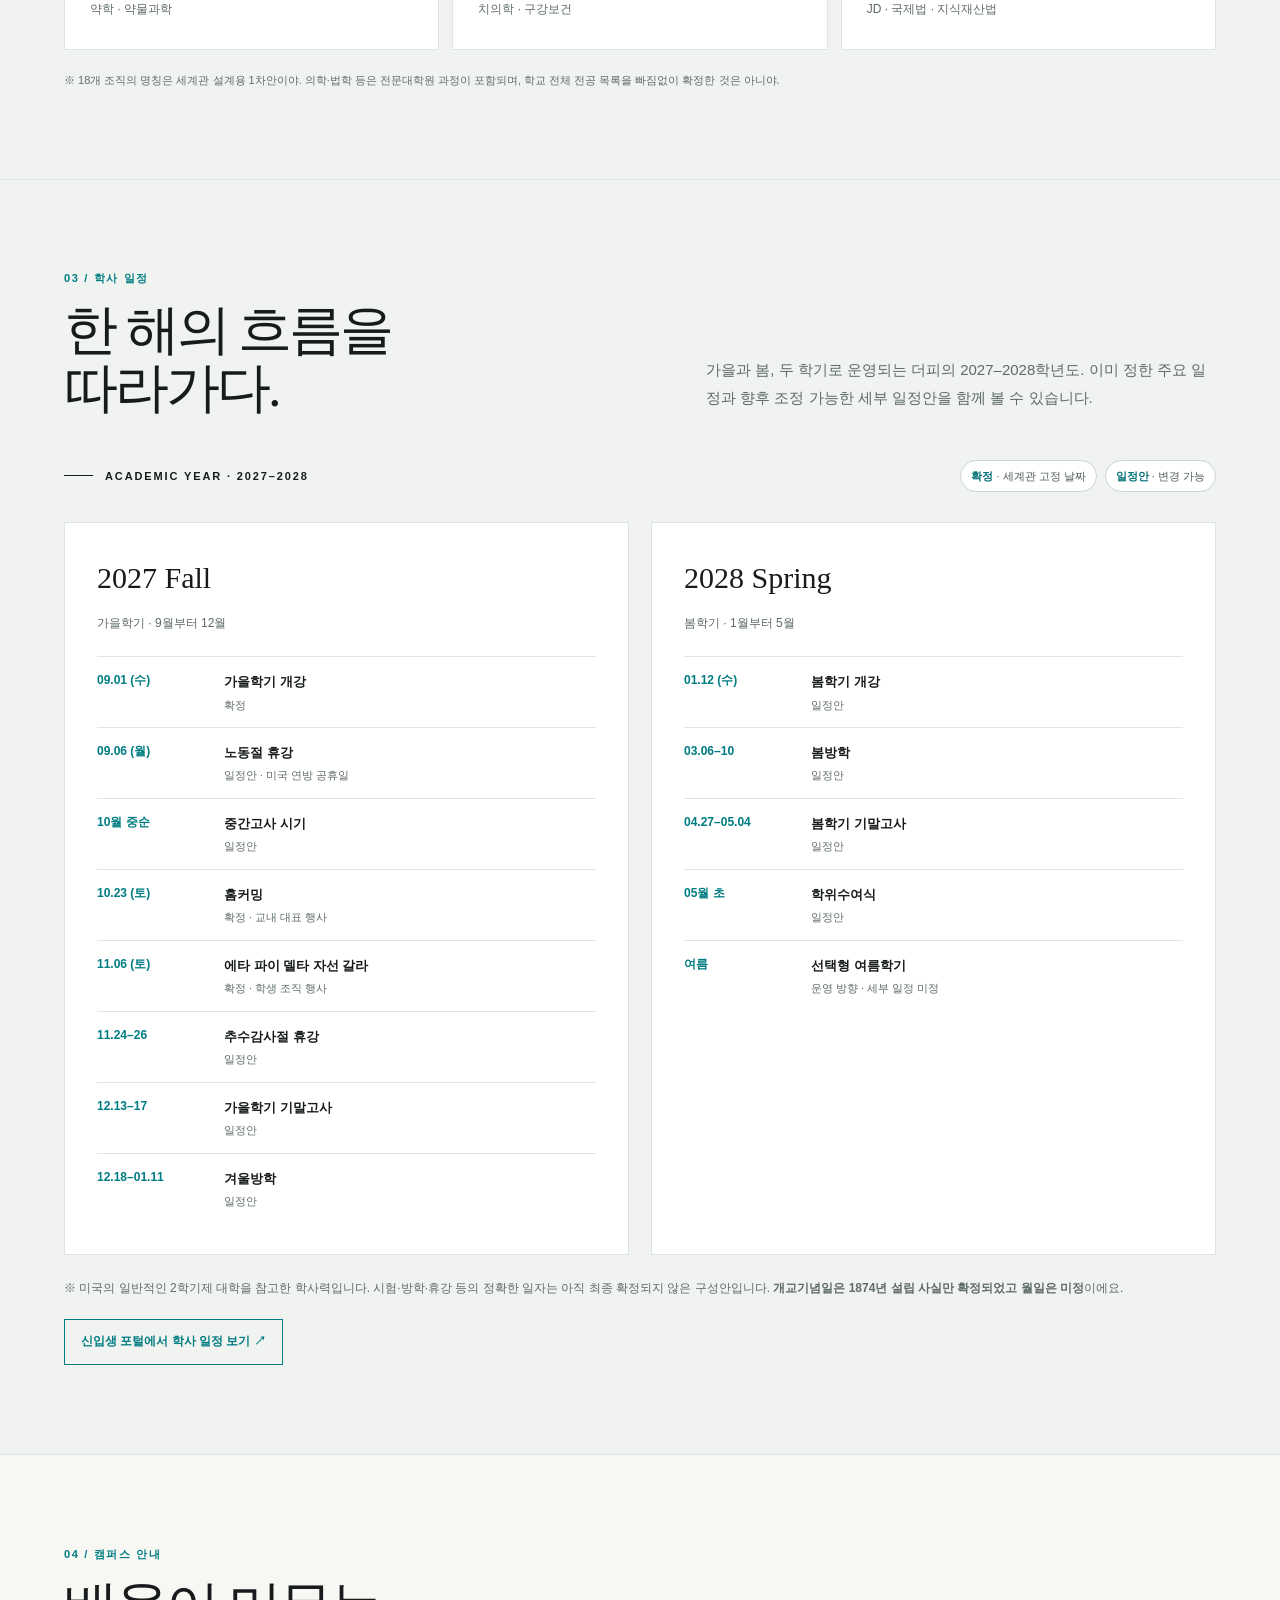
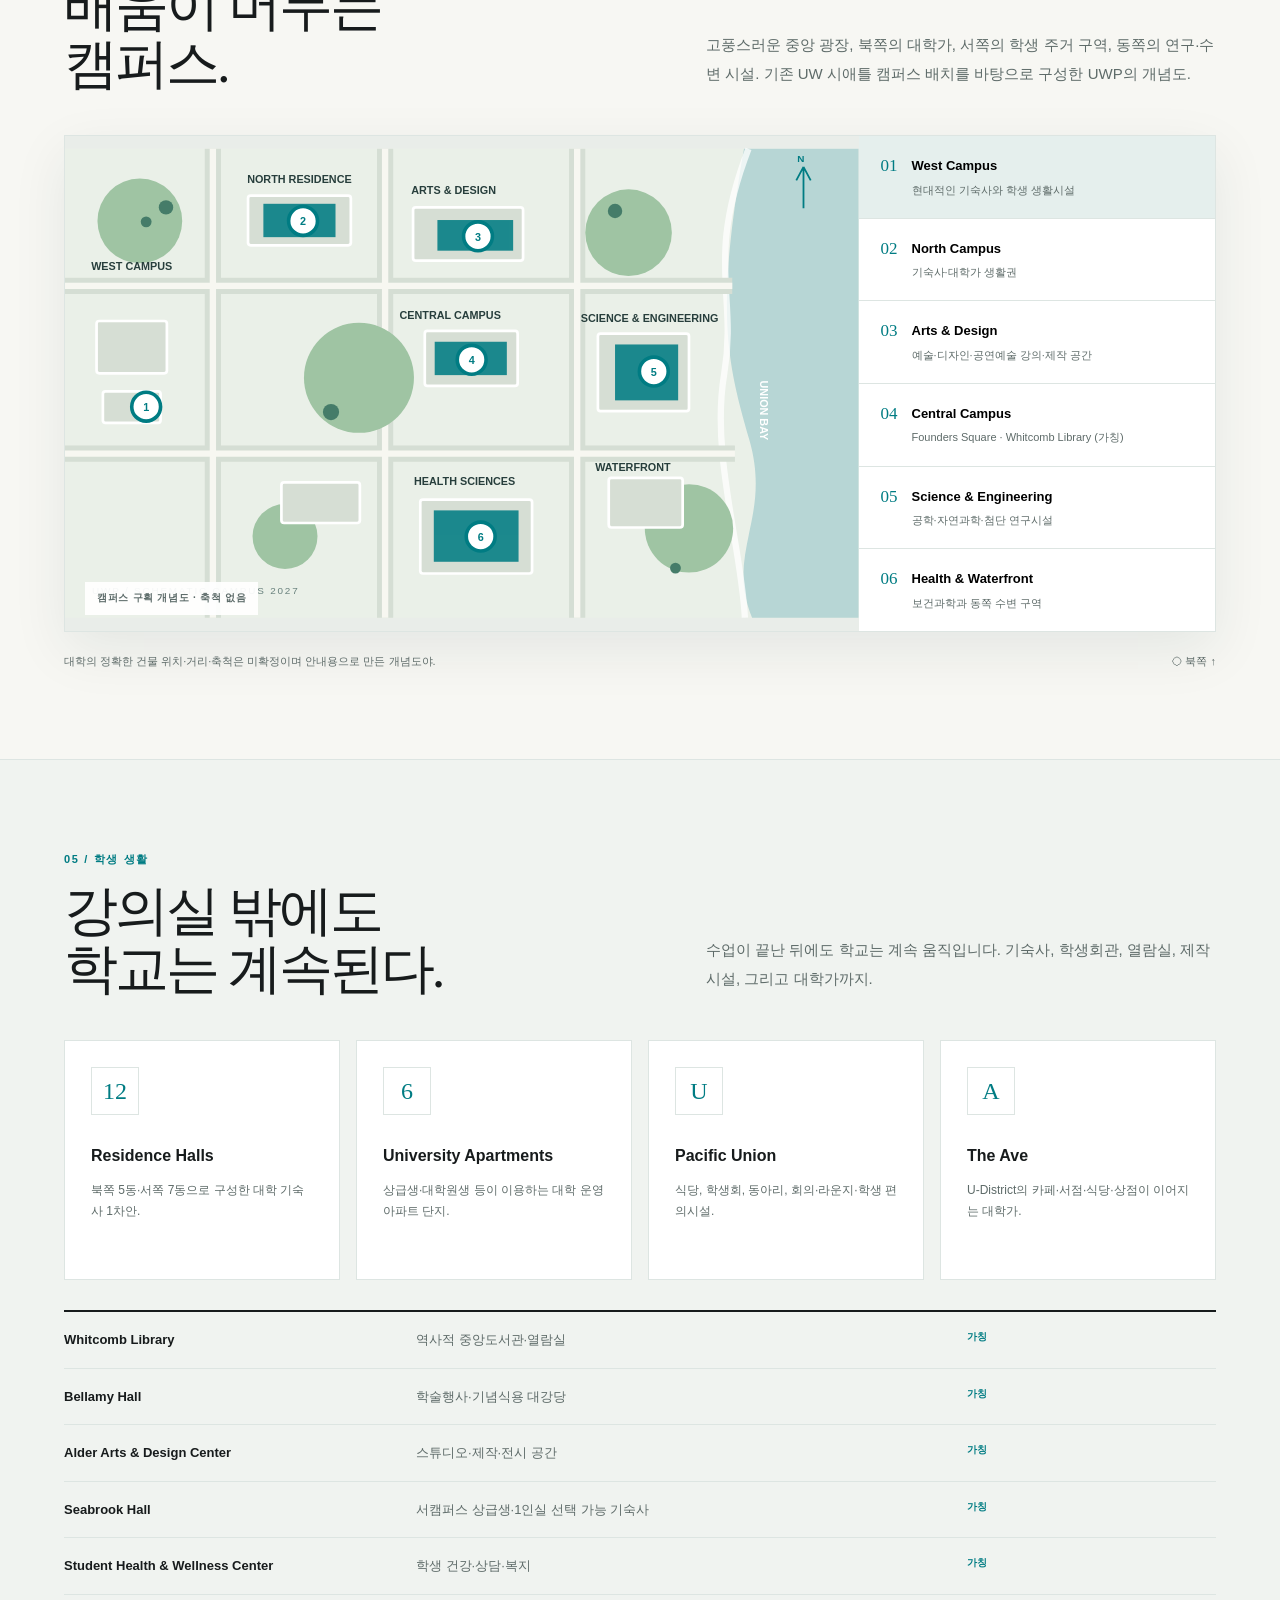
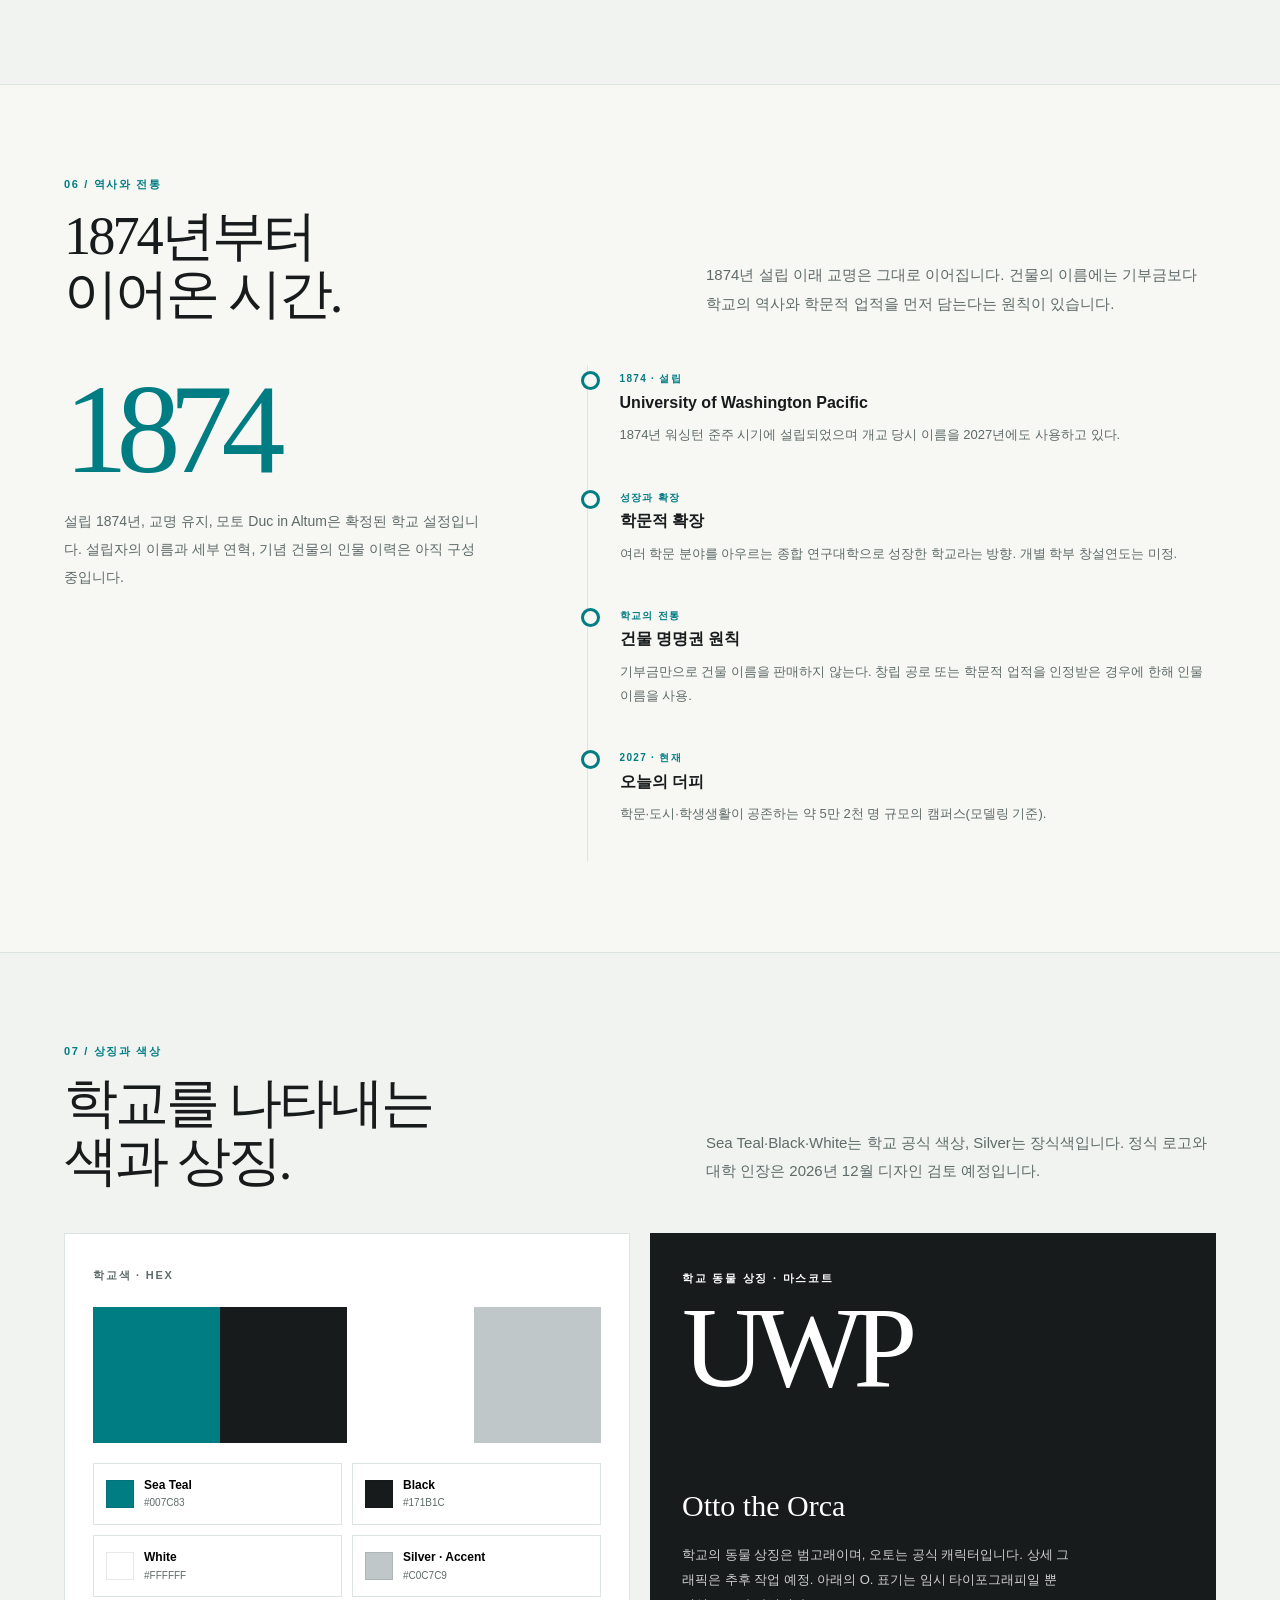
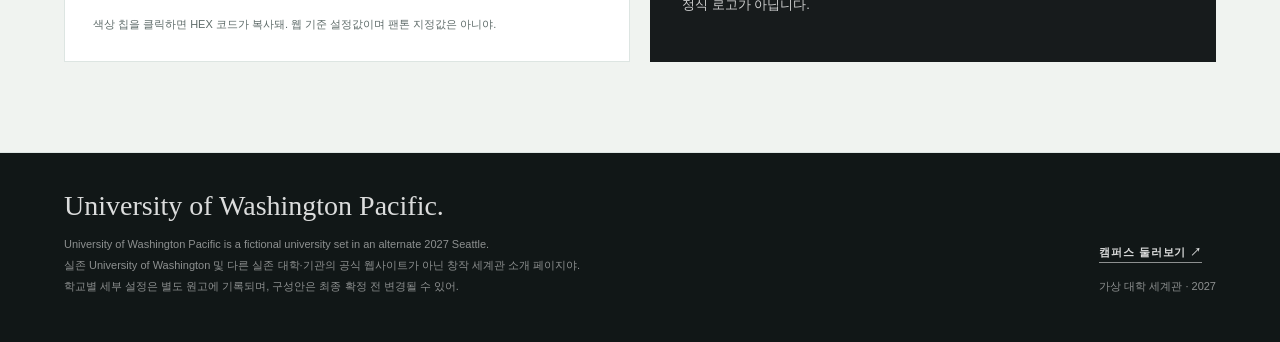
==== commit 3dd0dd16: "Add files via upload" ====
--- a/index.html
+++ b/index.html
@@ -29,6 +29,10 @@
     .temporary-lettermark{display:flex;align-items:center;justify-content:center;width:100%;height:100%;background:var(--primary);color:white;font-family:Georgia,serif;font-size:clamp(12px,1.3vw,16px);font-weight:800;letter-spacing:-.09em;border-radius:2px}
     .portal-link{background:var(--primary);color:white;font-weight:750;font-size:12px;padding:12px 17px;white-space:nowrap;transition:background .2s}.portal-link:hover{background:#005b61}.quote-translation{font-family:-apple-system,BlinkMacSystemFont,'Apple SD Gothic Neo','Malgun Gothic',sans-serif;font-size:clamp(17px,2vw,23px);font-weight:600}.latin-motto{font-family:Georgia,serif;font-weight:400;font-style:italic}.quote-block blockquote{line-height:1.5}
     @media(max-width:700px){.portal-link{font-size:10px;padding:9px 11px}.masthead-main{flex-wrap:nowrap}.hero-title{font-size:clamp(48px,10vw,72px)!important}.identity-copy .identity-mark{font-size:68px}.nav-inner{gap:18px}}
+
+    /* Academic calendar: public overview of confirmed and proposed milestones */
+    .calendar-header{display:flex;flex-wrap:wrap;align-items:center;justify-content:space-between;gap:12px;margin-bottom:30px}.cal-tags{display:flex;flex-wrap:wrap;gap:8px}.cal-tag{font-size:11px;color:#4D5B58;border:1px solid #CAD6D1;background:#fff;border-radius:99px;padding:6px 10px}.cal-tag strong{color:#006F76}.cal-grid{display:grid;grid-template-columns:1fr 1fr;gap:22px}.cal-card{background:#fff;border:1px solid var(--hair);padding:30px 32px}.cal-card h3{font-family:Georgia,serif;font-weight:400;font-size:30px;margin:0 0 8px}.cal-card .sub{font-size:12px;color:var(--muted);margin-bottom:22px}.cal-row{display:grid;grid-template-columns:112px minmax(0,1fr);gap:15px;padding:14px 0;border-top:1px solid var(--hair)}.cal-row time{font-size:12px;color:var(--primary);font-weight:800;font-variant-numeric:tabular-nums}.cal-row strong{font-size:13px;display:block}.cal-row small{font-size:11px;color:var(--muted);line-height:1.5;display:block;margin-top:4px}.cal-note{font-size:12px;color:var(--muted);line-height:1.85;margin:22px 0 0}.calendar-open{display:inline-flex;align-items:center;padding:12px 16px;border:1px solid var(--primary);font-size:12px;font-weight:800;color:var(--primary);margin-top:20px}.calendar-open:hover{background:var(--tertiary)}
+    @media(max-width:760px){.cal-grid{grid-template-columns:1fr}.cal-card{padding:24px}.cal-row{grid-template-columns:93px minmax(0,1fr)}}
   </style>
 </head>
 <body>
@@ -41,7 +45,7 @@
       </a>      <a class="portal-link" href="portal.html" aria-label="신입생 학생 포털 열기">학생 포털 로그인 <span aria-hidden="true">↗</span></a>
     </div>
     <nav class="nav-bar" aria-label="페이지 목차"><div class="shell nav-inner">
-      <a href="#about">대학 소개</a><a href="#academics">학문·전공</a><a href="#campus">캠퍼스</a><a href="#life">학생 생활</a><a href="#heritage">학교 역사</a><a href="#identity">학교 상징</a><a href="portal.html">MyUWP ↗</a>
+      <a href="#about">대학 소개</a><a href="#academics">학문·전공</a><a href="#calendar">학사 일정</a><a href="#campus">캠퍼스</a><a href="#life">학생 생활</a><a href="#heritage">학교 역사</a><a href="#identity">학교 상징</a><a href="portal.html">학생 포털 ↗</a>
     </div></nav>
   </header>
   <main>
@@ -52,10 +56,20 @@
     <div class="facts-strip"><div class="shell facts-grid" id="facts"></div></div>
     <section class="section" id="about"><div class="shell"><div class="section-heading"><div><div class="section-index">01 / 대학 소개</div><h2 id="aboutHeading">Rooted in place.<br>Open to ideas.</h2></div><p id="aboutIntro"></p></div><div class="two-col"><div><p class="lead" id="aboutLead"></p><p class="text-block" id="aboutBody"></p><div class="quote-block"><blockquote id="aboutQuote"></blockquote><small>공식 대학 모토 · 누가복음 5장 4절에서 유래</small></div></div><div class="data-list" id="aboutData"></div></div></div></section>
     <section class="section section-alt" id="academics"><div class="shell"><div class="section-heading"><div><div class="section-index">02 / 학문과 전공</div><h2 id="academicsHeading">An education<br>without borders.</h2></div><p id="academicsIntro"></p></div><div class="searchbar"><div class="hint" id="programCount">18 proposed academic units</div><input class="search-input" type="search" id="programSearch" aria-label="전공 및 단과대학 검색" placeholder="학문 분야·대학명 검색…" autocomplete="off"></div><div class="program-grid" id="programGrid"></div><div class="academic-foot" id="academicsFoot"></div></div></section>
-    <section class="section" id="campus"><div class="shell"><div class="section-heading"><div><div class="section-index">03 / 캠퍼스 안내</div><h2 id="campusHeading">A campus with<br>its own rhythm.</h2></div><p id="campusIntro"></p></div><div class="campus-panel"><div class="map-visual" id="campusMap"><div class="map-annotation">캠퍼스 구획 개념도 · 축척 없음</div></div><div class="district-list" id="districtList"></div></div><div class="campus-foot"><span id="mapFoot">Illustrative layout; exact building placement is not final.</span><span>◯ 북쪽 ↑</span></div></div></section>
-    <section class="section section-alt" id="life"><div class="shell"><div class="section-heading"><div><div class="section-index">04 / 학생 생활</div><h2 id="lifeHeading">Life, beyond<br>the lecture hall.</h2></div><p id="lifeIntro"></p></div><div class="life-grid" id="lifeGrid"></div><div class="mini-table" id="lifeTable"></div></div></section>
-    <section class="section" id="heritage"><div class="shell"><div class="section-heading"><div><div class="section-index">05 / 역사와 전통</div><h2 id="historyHeading">What stays.<br>What changes.</h2></div><p id="historyIntro"></p></div><div class="heritage"><div><div class="big-year" id="historyYear">1874</div><p class="text-block" id="historyNote"></p></div><div class="timeline" id="timeline"></div></div></div></section>
-    <section class="section section-alt" id="identity"><div class="shell"><div class="section-heading"><div><div class="section-index">06 / 상징과 색상</div><h2 id="identityHeading">A distinctive<br>identity.</h2></div><p id="identityIntro"></p></div><div class="identity-grid"><div class="palette-card"><span class="tiny muted">학교색 · HEX</span><div class="palette-row" id="paletteStrip"></div><div class="palette-items" id="paletteItems"></div><div class="identity-note">색상 칩을 클릭하면 HEX 코드가 복사돼. 웹 기준 설정값이며 팬톤 지정값은 아니야.</div></div><div class="identity-copy"><div><span class="tiny">학교 동물 상징 · 마스코트</span><div class="identity-mark" id="identityMark">O.</div></div><div><h3 id="mascotTitle" class="serif" style="font-size:30px;margin:0 0 8px;font-weight:400"></h3><p id="mascotDesc"></p></div></div></div></div></section>
+    <section class="section section-alt" id="calendar"><div class="shell">
+      <div class="section-heading"><div><div class="section-index">03 / 학사 일정</div><h2>한 해의 흐름을<br>따라가다.</h2></div><p>가을과 봄, 두 학기로 운영되는 더피의 2027–2028학년도. 이미 정한 주요 일정과 향후 조정 가능한 세부 일정안을 함께 볼 수 있습니다.</p></div>
+      <div class="calendar-header"><span class="eyebrow">ACADEMIC YEAR · 2027–2028</span><div class="cal-tags"><span class="cal-tag"><strong>확정</strong> · 세계관 고정 날짜</span><span class="cal-tag"><strong>일정안</strong> · 변경 가능</span></div></div>
+      <div class="cal-grid">
+        <article class="cal-card"><h3>2027 Fall</h3><p class="sub">가을학기 · 9월부터 12월</p><div class="cal-row"><time>09.01 (수)</time><div><strong>가을학기 개강</strong><small>확정</small></div></div><div class="cal-row"><time>09.06 (월)</time><div><strong>노동절 휴강</strong><small>일정안 · 미국 연방 공휴일</small></div></div><div class="cal-row"><time>10월 중순</time><div><strong>중간고사 시기</strong><small>일정안</small></div></div><div class="cal-row"><time>10.23 (토)</time><div><strong>홈커밍</strong><small>확정 · 교내 대표 행사</small></div></div><div class="cal-row"><time>11.06 (토)</time><div><strong>에타 파이 델타 자선 갈라</strong><small>확정 · 학생 조직 행사</small></div></div><div class="cal-row"><time>11.24–26</time><div><strong>추수감사절 휴강</strong><small>일정안</small></div></div><div class="cal-row"><time>12.13–17</time><div><strong>가을학기 기말고사</strong><small>일정안</small></div></div><div class="cal-row"><time>12.18–01.11</time><div><strong>겨울방학</strong><small>일정안</small></div></div></article>
+        <article class="cal-card"><h3>2028 Spring</h3><p class="sub">봄학기 · 1월부터 5월</p><div class="cal-row"><time>01.12 (수)</time><div><strong>봄학기 개강</strong><small>일정안</small></div></div><div class="cal-row"><time>03.06–10</time><div><strong>봄방학</strong><small>일정안</small></div></div><div class="cal-row"><time>04.27–05.04</time><div><strong>봄학기 기말고사</strong><small>일정안</small></div></div><div class="cal-row"><time>05월 초</time><div><strong>학위수여식</strong><small>일정안</small></div></div><div class="cal-row"><time>여름</time><div><strong>선택형 여름학기</strong><small>운영 방향 · 세부 일정 미정</small></div></div></article>
+      </div>
+      <p class="cal-note">※ 미국의 일반적인 2학기제 대학을 참고한 학사력입니다. 시험·방학·휴강 등의 정확한 일자는 아직 최종 확정되지 않은 구성안입니다. <strong>개교기념일은 1874년 설립 사실만 확정되었고 월일은 미정</strong>이에요.</p>
+      <a class="calendar-open" href="portal.html">신입생 포털에서 학사 일정 보기 ↗</a>
+    </div></section>
+    <section class="section" id="campus"><div class="shell"><div class="section-heading"><div><div class="section-index">04 / 캠퍼스 안내</div><h2 id="campusHeading">A campus with<br>its own rhythm.</h2></div><p id="campusIntro"></p></div><div class="campus-panel"><div class="map-visual" id="campusMap"><div class="map-annotation">캠퍼스 구획 개념도 · 축척 없음</div></div><div class="district-list" id="districtList"></div></div><div class="campus-foot"><span id="mapFoot">Illustrative layout; exact building placement is not final.</span><span>◯ 북쪽 ↑</span></div></div></section>
+    <section class="section section-alt" id="life"><div class="shell"><div class="section-heading"><div><div class="section-index">05 / 학생 생활</div><h2 id="lifeHeading">Life, beyond<br>the lecture hall.</h2></div><p id="lifeIntro"></p></div><div class="life-grid" id="lifeGrid"></div><div class="mini-table" id="lifeTable"></div></div></section>
+    <section class="section" id="heritage"><div class="shell"><div class="section-heading"><div><div class="section-index">06 / 역사와 전통</div><h2 id="historyHeading">What stays.<br>What changes.</h2></div><p id="historyIntro"></p></div><div class="heritage"><div><div class="big-year" id="historyYear">1874</div><p class="text-block" id="historyNote"></p></div><div class="timeline" id="timeline"></div></div></div></section>
+    <section class="section section-alt" id="identity"><div class="shell"><div class="section-heading"><div><div class="section-index">07 / 상징과 색상</div><h2 id="identityHeading">A distinctive<br>identity.</h2></div><p id="identityIntro"></p></div><div class="identity-grid"><div class="palette-card"><span class="tiny muted">학교색 · HEX</span><div class="palette-row" id="paletteStrip"></div><div class="palette-items" id="paletteItems"></div><div class="identity-note">색상 칩을 클릭하면 HEX 코드가 복사돼. 웹 기준 설정값이며 팬톤 지정값은 아니야.</div></div><div class="identity-copy"><div><span class="tiny">학교 동물 상징 · 마스코트</span><div class="identity-mark" id="identityMark">O.</div></div><div><h3 id="mascotTitle" class="serif" style="font-size:30px;margin:0 0 8px;font-weight:400"></h3><p id="mascotDesc"></p></div></div></div></div></section>
   </main>
   <footer><div class="shell footer-grid"><div><div class="footer-brand">University of Washington Pacific.</div><small>University of Washington Pacific is a fictional university set in an alternate 2027 Seattle.<br>실존 University of Washington 및 다른 실존 대학·기관의 공식 웹사이트가 아닌 창작 세계관 소개 페이지야.<br>학교별 세부 설정은 별도 원고에 기록되며, 구성안은 최종 확정 전 변경될 수 있어.</small></div><div><a class="download-link" href="#campus">캠퍼스 둘러보기 ↗</a><small style="text-align:right">가상 대학 세계관 · 2027</small></div></div></footer>
   <div role="status" aria-live="polite" class="toast" id="toast">HEX 코드가 복사됐어!</div>
@@ -73,7 +87,7 @@
   const data = {
     uwp:{
       name:'University of Washington Pacific',header:'University of<br>Washington Pacific',sub:'EST. 1874 · SEATTLE, WA',kicker:'UNIVERSITY OF WASHINGTON PACIFIC · EST. 1874',title:'깊은 곳으로,<br><em>나아가다.</em>',desc:'1874년부터 태평양 북서부의 시애틀에 자리한 공립 연구중심 명문대학. 오래된 캠퍼스 안에서 새로운 지식을 향한 탐구가 이어집니다.',art:'SEATTLE CAMPUS · ARCHITECTURAL STUDY',facts:[['1874','설립'],['약 52,000명','재학생 · 설정 기준'],['18개','단과대학 · 구성안'],['시애틀','워싱턴주']],
-      aboutTitle:'시간이 쌓인 곳,<br>생각이 자라는 곳.',aboutIntro:'태평양 북서부의 지리와 역사 속에 자리 잡은 전통 명문 종합대학. 오래된 건축물과 현대적인 연구시설이 하나의 캠퍼스를 이룹니다.',lead:'깊은 곳으로 나아가는 것은, 아직 알지 못하는 것을 향해 질문하는 일.',body:'UWP는 실제 University of Washington Seattle을 대체하는 가상역사의 대학으로, 1874년 설립 당시부터 현재의 교명을 사용해왔습니다. 인문·사회·자연·공학·예술·경영·보건·법학을 아우르며, 4년제 2학기제 교육과정을 운영합니다. 학생들과 임직원 전체의 여성 비율은 약 60%로 설정되어 있습니다.',quote:'<span class="latin-motto">Duc in Altum</span><br><span class="quote-translation">깊은 곳으로 나아가라.</span>',rows:[['정식 명칭','University of Washington Pacific'],['통칭','Duppy · 더피'],['소재지','미국 워싱턴주 시애틀'],['설립','1874년 · 개교 당시 교명 유지'],['학사제도','4년제 · 2학기제'],['공식 모토','Duc in Altum'],['세계관','실제 UW Seattle을 대체하는 가상 대학']],
+      aboutTitle:'시간이 쌓인 곳,<br>생각이 자라는 곳.',aboutIntro:'태평양 북서부의 지리와 역사 속에 자리 잡은 전통 명문 종합대학. 오래된 건축물과 현대적인 연구시설이 하나의 캠퍼스를 이룹니다.',lead:'깊은 곳으로 나아가는 것은, 아직 알지 못하는 것을 향해 질문하는 일.',body:'UWP는 실제 University of Washington Seattle을 대체하는 가상역사의 대학으로, 1874년 설립 당시부터 현재의 교명을 사용해왔습니다. 인문·사회·자연·공학·예술·경영·보건·법학을 아우르며, 4년제 2학기제 교육과정을 운영합니다. 학생들과 임직원 전체의 여성 비율은 약 60%로 설정되어 있습니다.',quote:'<span class="latin-motto">Duc in Altum</span><br><span class="quote-translation">깊은 곳으로 나아가라.</span>',rows:[['정식 명칭','University of Washington Pacific'],['통칭','Duppy · 더피'],['소재지','미국 워싱턴주 시애틀'],['설립','1874년 · 개교 당시 교명 유지'],['개교기념일','정확한 월일 미정'],['학사제도','4년제 · 2학기제'],['공식 모토','Duc in Altum'],['세계관','실제 UW Seattle을 대체하는 가상 대학']],
       academicsTitle:'학문의 경계를<br>넓히다.',academicsIntro:'미국 대형 주립 연구대학을 참고한 18개 단과대학·전문대학원 구성안. College와 School은 단과대학급 조직이며 세부 전공은 각 조직에 속합니다.',academicsFoot:'※ 18개 조직의 명칭은 세계관 설계용 1차안이야. 의학·법학 등은 전문대학원 과정이 포함되며, 학교 전체 전공 목록을 빠짐없이 확정한 것은 아니야.',programs:uwpColleges,
       campusTitle:'배움이 머무는<br>캠퍼스.',campusIntro:'고풍스러운 중앙 광장, 북쪽의 대학가, 서쪽의 학생 주거 구역, 동쪽의 연구·수변 시설. 기존 UW 시애틀 캠퍼스 배치를 바탕으로 구성한 UWP의 개념도.',districts:[['West Campus','현대적인 기숙사와 학생 생활시설'],['North Campus','기숙사·대학가 생활권'],['Arts & Design','예술·디자인·공연예술 강의·제작 공간'],['Central Campus','Founders Square · Whitcomb Library (가칭)'],['Science & Engineering','공학·자연과학·첨단 연구시설'],['Health & Waterfront','보건과학과 동쪽 수변 구역']],mapNote:'대학의 정확한 건물 위치·거리·축척은 미확정이며 안내용으로 만든 개념도야.',
       lifeTitle:'강의실 밖에도<br>학교는 계속된다.',lifeIntro:'수업이 끝난 뒤에도 학교는 계속 움직입니다. 기숙사, 학생회관, 열람실, 제작시설, 그리고 대학가까지.',life:[['12','Residence Halls','북쪽 5동·서쪽 7동으로 구성한 대학 기숙사 1차안.'],['6','University Apartments','상급생·대학원생 등이 이용하는 대학 운영 아파트 단지.'],['U','Pacific Union','식당, 학생회, 동아리, 회의·라운지·학생 편의시설.'],['A','The Ave','U-District의 카페·서점·식당·상점이 이어지는 대학가.']],lifeRows:[['Whitcomb Library','역사적 중앙도서관·열람실','가칭'],['Bellamy Hall','학술행사·기념식용 대강당','가칭'],['Alder Arts & Design Center','스튜디오·제작·전시 공간','가칭'],['Seabrook Hall','서캠퍼스 상급생·1인실 선택 가능 기숙사','가칭'],['Student Health & Wellness Center','학생 건강·상담·복지','가칭']],
